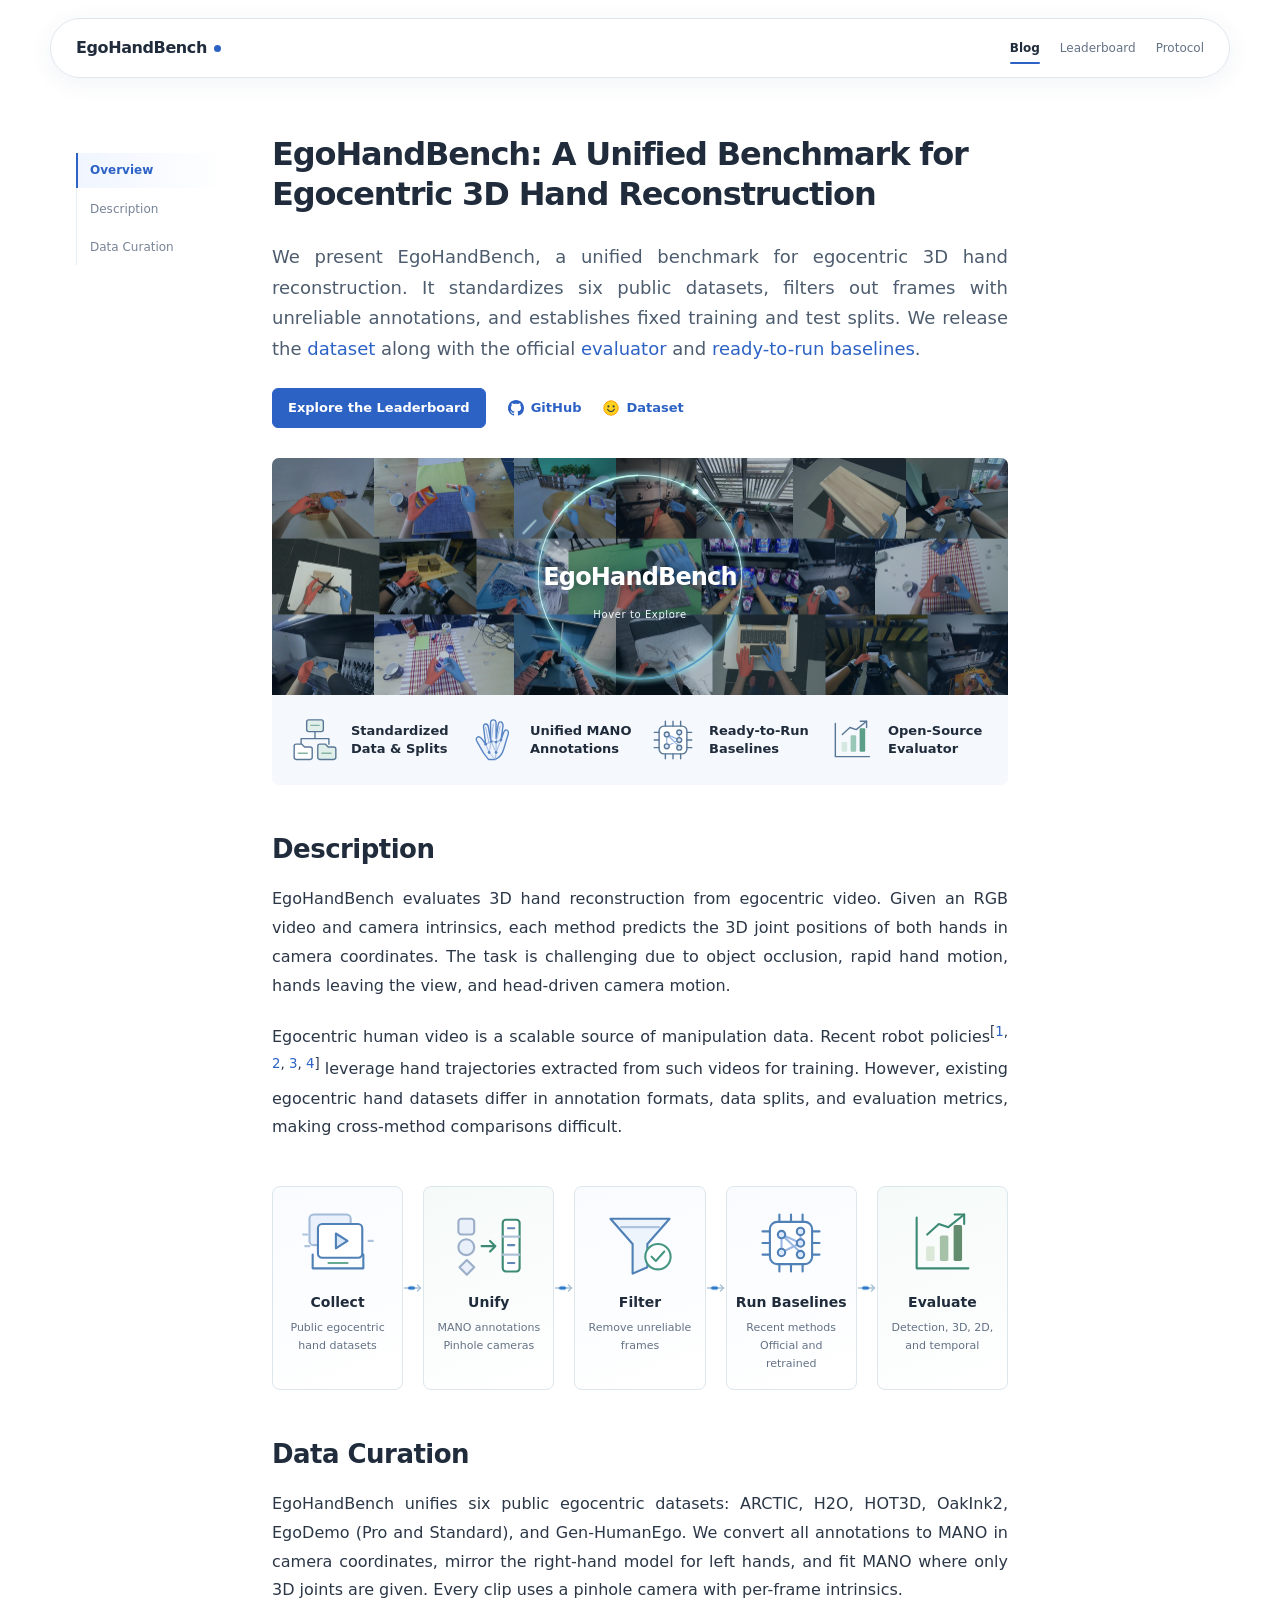
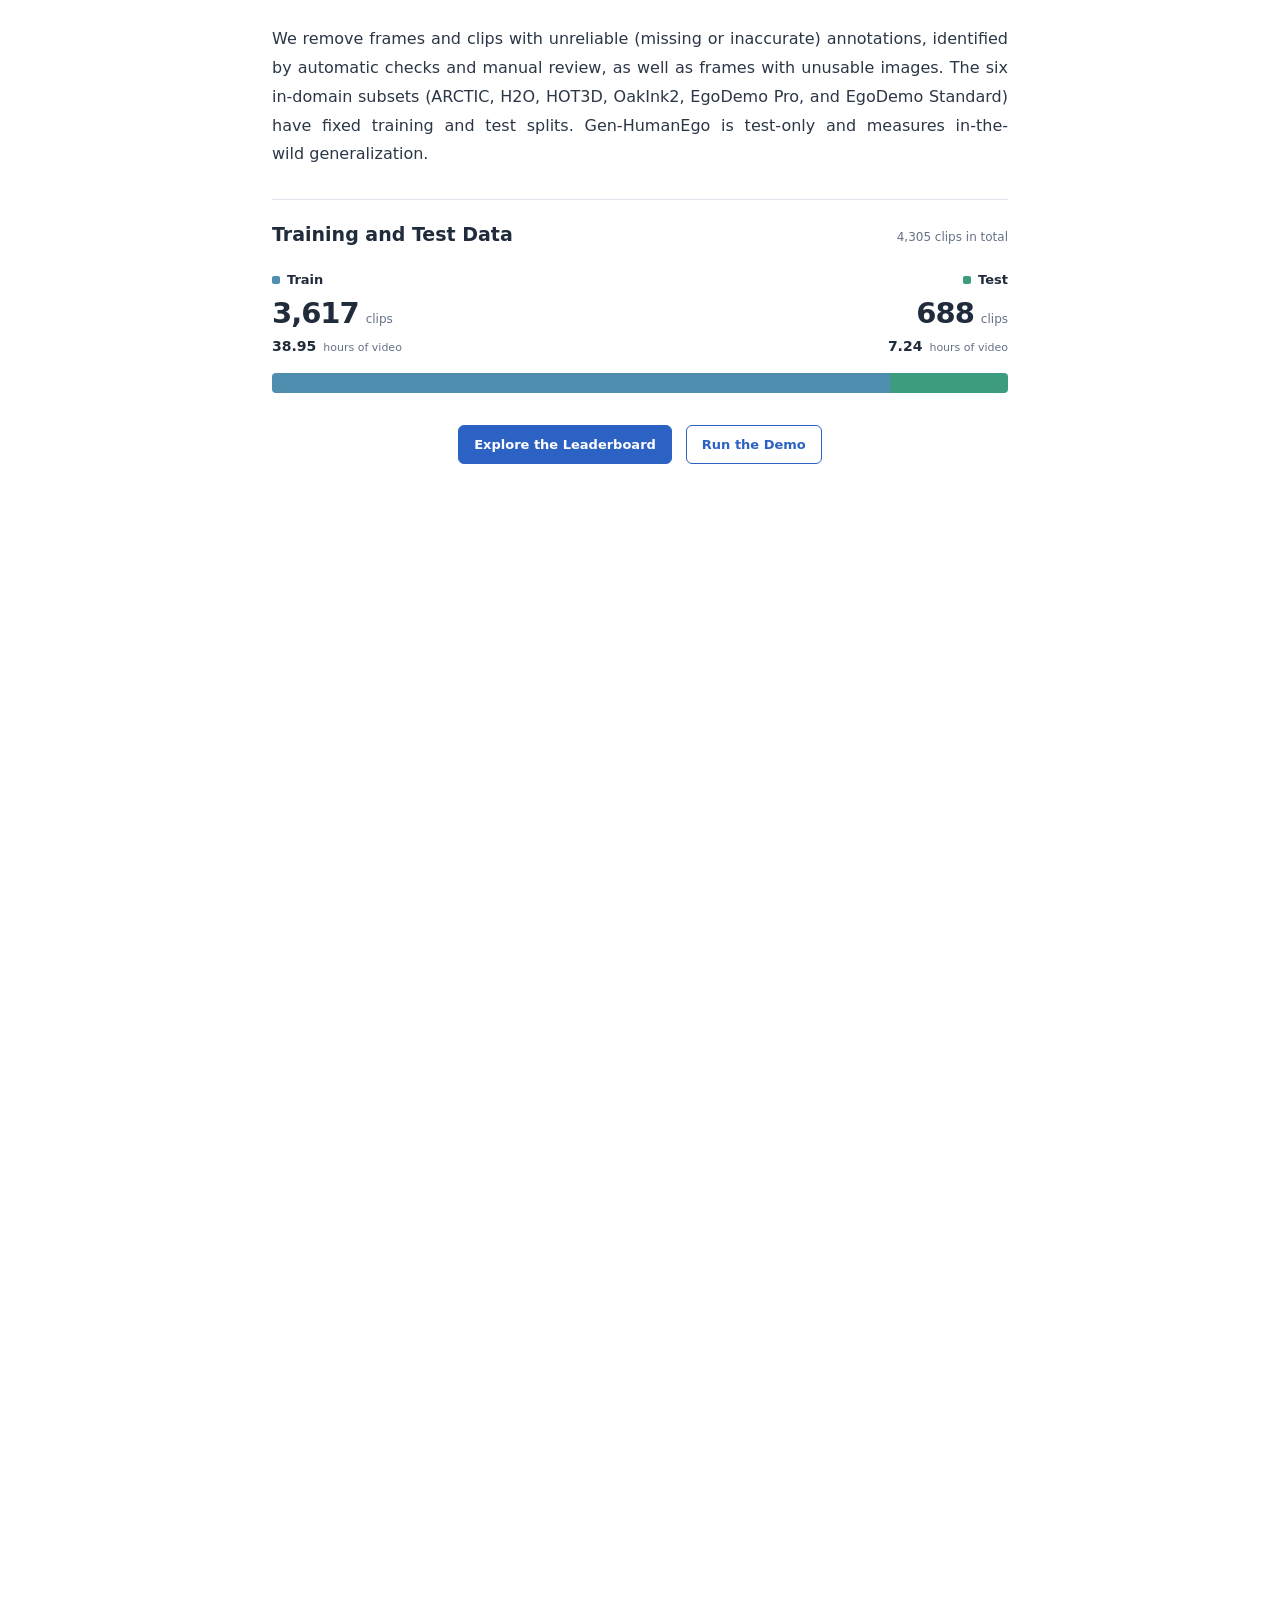
==== index.html @ 2bfe121a "Publish EgoHandBench website" ====
<!doctype html><html lang="en"><meta charset="utf-8"><meta name="viewport" content="width=device-width,initial-scale=1"><meta http-equiv="refresh" content="0;url=blog.html"><title>EgoHandBench</title><p><a href="blog.html">Read the Blog</a> · <a href="leaderboard.html">Explore the Leaderboard</a></p></html>
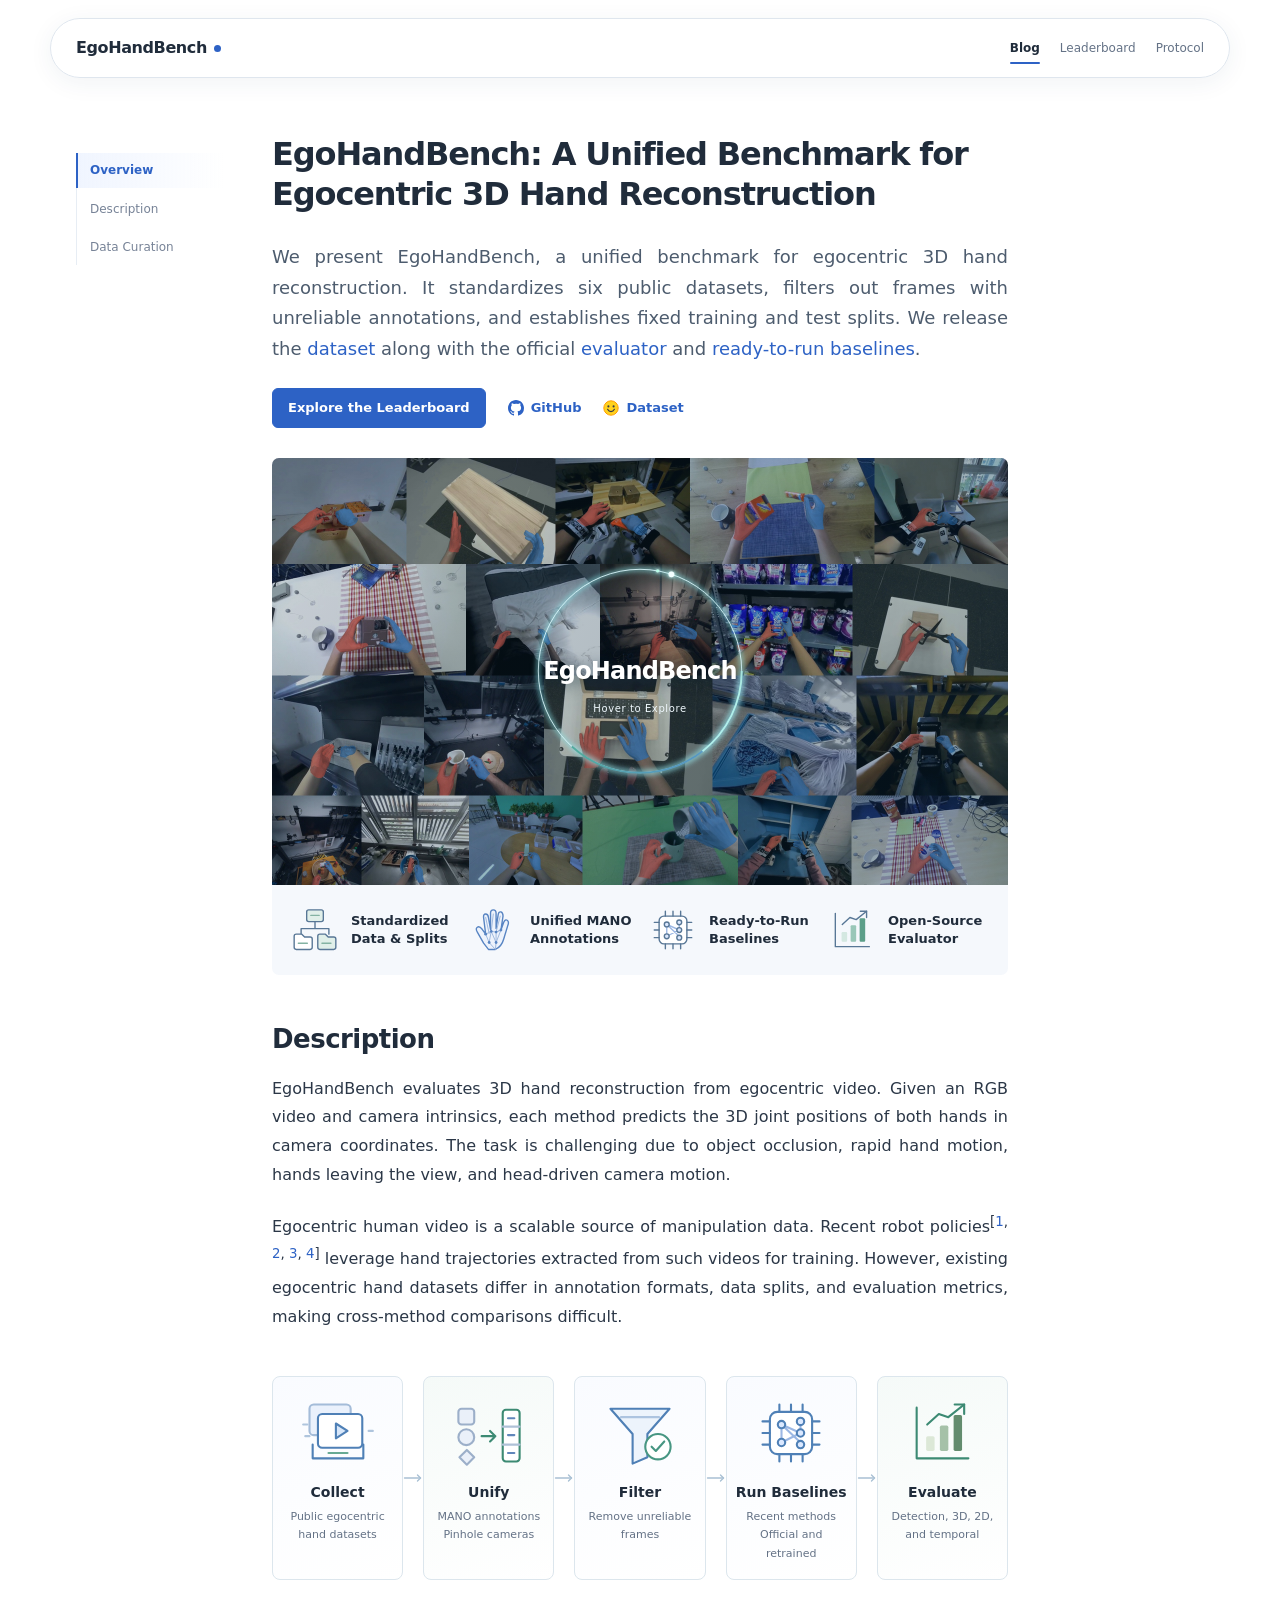
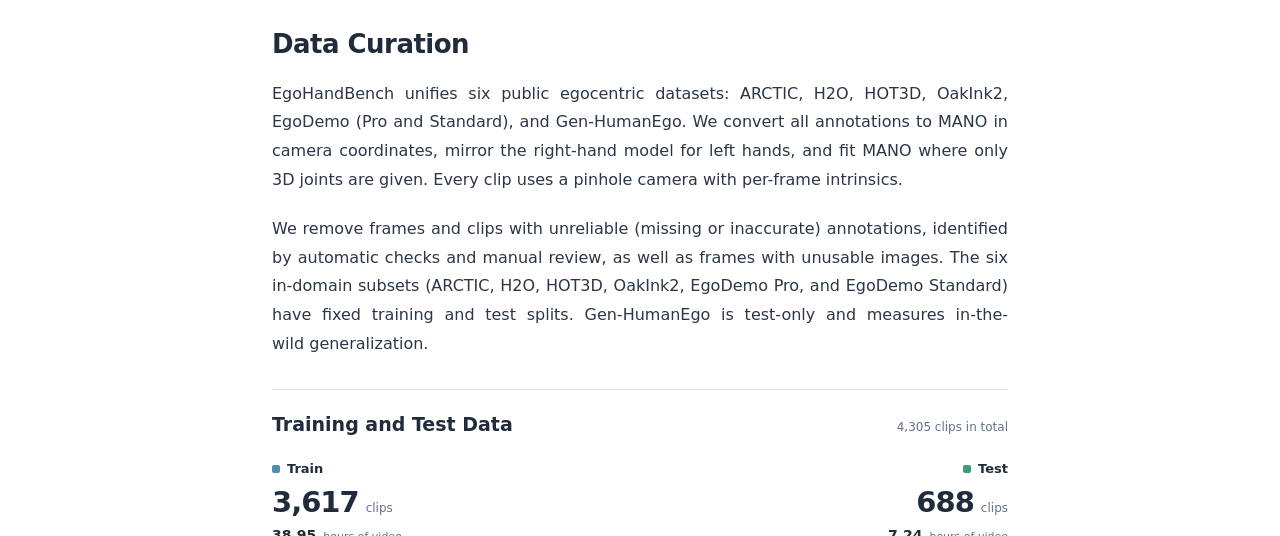
==== commit d9ada063: "Serve blog at site root and redirect legacy URL" ====
--- a/index.html
+++ b/index.html
@@ -1 +1,38 @@
-<!doctype html><html lang="en"><meta charset="utf-8"><meta name="viewport" content="width=device-width,initial-scale=1"><meta http-equiv="refresh" content="0;url=blog.html"><title>EgoHandBench</title><p><a href="blog.html">Read the Blog</a> · <a href="leaderboard.html">Explore the Leaderboard</a></p></html>
+<!doctype html>
+<html lang="en"><head><meta charset="utf-8"><meta name="viewport" content="width=device-width,initial-scale=1"><meta name="description" content="EgoHandBench: a unified benchmark for egocentric 3D hand reconstruction, with standardized data and one evaluation protocol for recent methods."><title>EgoHandBench: A Unified Benchmark for Egocentric 3D Hand Reconstruction</title><link rel="stylesheet" href="assets/site.css?v=c97d78c54fe0"></head>
+<body class="blog-page">
+<a class="skip" href="#main">Skip to Article</a>
+<header class="topbar"><div class="topbar-inner"><a class="brand" href="./">EgoHandBench<span class="brand-dot" aria-hidden="true"></span></a><nav aria-label="Main navigation"><a class="active" aria-current="page" href="./">Blog</a><a href="leaderboard.html">Leaderboard</a><a href="eval.html">Protocol</a></nav></div></header><nav class="page-toc article-toc" aria-label="Page sections"><button class="toc-toggle" type="button" aria-expanded="false" aria-controls="toc-links" aria-label="Open page sections"><svg viewBox="0 0 20 20" aria-hidden="true"><path d="M4 5h12M4 10h12M4 15h8"/></svg></button><div class="toc-panel"><div id="toc-links" class="toc-links"><a href="#overview" aria-current="location">Overview</a><a href="#task">Description</a><a href="#contributions">Data Curation</a></div></div></nav>
+<main id="main" class="article"><article>
+<header class="article-header" id="overview"><h1>EgoHandBench: A Unified Benchmark for Egocentric 3D Hand Reconstruction</h1></header>
+<p class="intro">We present EgoHandBench, a unified benchmark for egocentric 3D hand reconstruction. It standardizes six public datasets, filters out frames with unreliable annotations, and establishes fixed training and test splits. We release the <a href="https://huggingface.co/datasets/WANG-XIXI/EgoHandBench" target="_blank" rel="noopener noreferrer">dataset</a> along with the official <a href="https://github.com/NTUYWANG103/EgoHandBench/blob/main/metrics/evaluator.py" target="_blank" rel="noopener noreferrer">evaluator</a> and <a href="https://github.com/NTUYWANG103/EgoHandBench/tree/main/baselines" target="_blank" rel="noopener noreferrer">ready-to-run baselines</a>.</p>
+<div class="article-links"><a class="leaderboard-button" href="leaderboard.html">Explore the Leaderboard</a><a class="github-resource" href="https://github.com/NTUYWANG103/EgoHandBench" target="_blank" rel="noopener noreferrer"><svg viewBox="0 0 16 16" aria-hidden="true" fill="currentColor"><path d="M8 0C3.58 0 0 3.58 0 8c0 3.54 2.29 6.53 5.47 7.59.4.07.55-.17.55-.38v-1.49c-2.23.48-2.7-.95-2.7-.95-.36-.92-.89-1.17-.89-1.17-.73-.5.06-.49.06-.49.8.06 1.22.82 1.22.82.71 1.21 1.87.86 2.33.66.07-.52.28-.86.51-1.06-1.78-.2-3.64-.89-3.64-3.96 0-.88.31-1.59.82-2.15-.08-.2-.36-1.02.08-2.12 0 0 .67-.21 2.2.82A7.65 7.65 0 0 1 8 3.85c.68 0 1.36.09 2 .27 1.53-1.03 2.2-.82 2.2-.82.44 1.1.16 1.92.08 2.12.51.56.82 1.27.82 2.15 0 3.08-1.87 3.75-3.65 3.95.29.25.54.74.54 1.49v2.2c0 .21.15.46.55.38A8.01 8.01 0 0 0 16 8c0-4.42-3.58-8-8-8Z"/></svg>GitHub</a><a class="github-resource" href="https://huggingface.co/datasets/WANG-XIXI/EgoHandBench" target="_blank" rel="noopener noreferrer"><svg class="hf-logo" viewBox="0 0 16 16" aria-hidden="true"><circle cx="8" cy="8" r="7.2" fill="#FFD21E" stroke="#FF9D00" stroke-width="1"/><circle cx="5.4" cy="6.4" r="1.05" fill="#3A3B45"/><circle cx="10.6" cy="6.4" r="1.05" fill="#3A3B45"/><path d="M4.6 9.3c.9 1.6 2 2.3 3.4 2.3s2.5-.7 3.4-2.3" fill="none" stroke="#3A3B45" stroke-width="1.2" stroke-linecap="round"/></svg>Dataset</a></div>
+<figure aria-label="EgoHandBench overview" class="hero-overview" id="hero-overview">
+<div class="overview-samples preview-mosaic"><picture><source height="854" media="(max-width:540px)" srcset="assets/overview_samples_mobile.jpg?v=72395904766c" width="1472"/><img alt="Egocentric frames of hands interacting with everyday objects, overlaid with ground-truth MANO meshes." class="overview-image" fetchpriority="high" height="475" src="assets/overview_samples.jpg?v=862e021057fc" width="1472"/></picture><div aria-hidden="true" class="mosaic-cover"><div><div class="mosaic-brand"><svg aria-hidden="true" class="brand-outline" fill="none" viewbox="0 0 240 240"><defs><lineargradient id="teaser-line-gradient" x1="0" x2="1" y1="0" y2="1"><stop stop-color="#598dd4"></stop><stop offset=".55" stop-color="#53ab9d"></stop><stop offset="1" stop-color="#598dd4"></stop></lineargradient></defs><circle class="outline-glow" cx="120" cy="120" pathlength="100" r="113"></circle><circle class="outline-base" cx="120" cy="120" pathlength="100" r="113"></circle><circle class="outline-trace" cx="120" cy="120" pathlength="100" r="113"></circle><circle class="outline-trace trace-secondary" cx="120" cy="120" pathlength="100" r="113"></circle><g class="orbit-particles"><circle class="orbit-dot" cx="154.9189" cy="12.5306" fill="#f3ffff" r="3.2"></circle><circle class="orbit-dot" cx="139.6222" cy="8.7167" fill="#b9fce7" r="1.9"></circle></g></svg><strong>EgoHandBench</strong></div><span>Hover to Explore</span></div></div><span class="preview-tile" tabindex="0" role="img" data-preview="0" style="--preview-left:0.000000%;--preview-top:0.000000%;--preview-width:13.858696%;--preview-height:33.894737%;--mobile-left:0.000000%;--mobile-top:0.000000%;--mobile-width:18.274457%;--mobile-height:24.824356%;" aria-label="Packaged goods — egocentric frame with ground-truth hand meshes. Hover, focus, or tap to magnify."></span><span class="preview-tile" tabindex="0" role="img" data-preview="1" style="--preview-left:13.858696%;--preview-top:0.000000%;--preview-width:19.021739%;--preview-height:33.894737%;--mobile-left:56.793478%;--mobile-top:0.000000%;--mobile-width:25.067935%;--mobile-height:24.824356%;" aria-label="Packet and carton — egocentric frame with ground-truth hand meshes. Hover, focus, or tap to magnify."></span><span class="preview-tile" tabindex="0" role="img" data-preview="2" style="--preview-left:32.880435%;--preview-top:0.000000%;--preview-width:13.858696%;--preview-height:33.894737%;--mobile-left:26.766304%;--mobile-top:79.039813%;--mobile-width:15.421196%;--mobile-height:20.960187%;" aria-label="Small objects on a table — egocentric frame with ground-truth hand meshes. Hover, focus, or tap to magnify."></span><span class="preview-tile" tabindex="0" role="img" data-preview="3" style="--preview-left:46.739130%;--preview-top:0.000000%;--preview-width:10.937500%;--preview-height:33.894737%;--mobile-left:44.565217%;--mobile-top:24.824356%;--mobile-width:15.149457%;--mobile-height:26.112412%;" aria-label="Puzzle cube — egocentric frame with ground-truth hand meshes. Hover, focus, or tap to magnify."></span><span class="preview-tile" tabindex="0" role="img" data-preview="4" style="--preview-left:57.676630%;--preview-top:0.000000%;--preview-width:13.111413%;--preview-height:33.894737%;--mobile-left:12.160326%;--mobile-top:79.039813%;--mobile-width:14.605978%;--mobile-height:20.960187%;" aria-label="Kitchen sink — egocentric frame with ground-truth hand meshes. Hover, focus, or tap to magnify."></span><span class="preview-tile" tabindex="0" role="img" data-preview="5" style="--preview-left:70.788043%;--preview-top:0.000000%;--preview-width:15.353261%;--preview-height:33.894737%;--mobile-left:18.274457%;--mobile-top:0.000000%;--mobile-width:20.244565%;--mobile-height:24.824356%;" aria-label="Articulated box — egocentric frame with ground-truth hand meshes. Hover, focus, or tap to magnify."></span><span class="preview-tile" tabindex="0" role="img" data-preview="6" style="--preview-left:86.141304%;--preview-top:0.000000%;--preview-width:13.858696%;--preview-height:33.894737%;--mobile-left:81.861413%;--mobile-top:0.000000%;--mobile-width:18.138587%;--mobile-height:24.824356%;" aria-label="Cables on a desk — egocentric frame with ground-truth hand meshes. Hover, focus, or tap to magnify."></span><span class="preview-tile" tabindex="0" role="img" data-preview="7" style="--preview-left:0.000000%;--preview-top:33.894737%;--preview-width:14.605978%;--preview-height:32.210526%;--mobile-left:78.872283%;--mobile-top:24.824356%;--mobile-width:21.127717%;--mobile-height:26.112412%;" aria-label="Scissors — egocentric frame with ground-truth hand meshes. Hover, focus, or tap to magnify."></span><span class="preview-tile" tabindex="0" role="img" data-preview="8" style="--preview-left:14.605978%;--preview-top:33.894737%;--preview-width:13.179348%;--preview-height:32.210526%;--mobile-left:38.519022%;--mobile-top:0.000000%;--mobile-width:18.274457%;--mobile-height:24.824356%;" aria-label="Workshop tools — egocentric frame with ground-truth hand meshes. Hover, focus, or tap to magnify."></span><span class="preview-tile" tabindex="0" role="img" data-preview="9" style="--preview-left:27.785326%;--preview-top:33.894737%;--preview-width:12.500000%;--preview-height:32.210526%;--mobile-left:59.850543%;--mobile-top:50.936768%;--mobile-width:19.565217%;--mobile-height:28.103044%;" aria-label="Parts in a workshop — egocentric frame with ground-truth hand meshes. Hover, focus, or tap to magnify."></span><span class="preview-tile" tabindex="0" role="img" data-preview="10" style="--preview-left:40.285326%;--preview-top:33.894737%;--preview-width:18.070652%;--preview-height:32.210526%;--mobile-left:42.187500%;--mobile-top:79.039813%;--mobile-width:21.127717%;--mobile-height:20.960187%;" aria-label="Two cups — egocentric frame with ground-truth hand meshes. Hover, focus, or tap to magnify."></span><span class="preview-tile" tabindex="0" role="img" data-preview="11" style="--preview-left:58.355978%;--preview-top:33.894737%;--preview-width:13.179348%;--preview-height:32.210526%;--mobile-left:59.714674%;--mobile-top:24.824356%;--mobile-width:19.157609%;--mobile-height:26.112412%;" aria-label="Household products — egocentric frame with ground-truth hand meshes. Hover, focus, or tap to magnify."></span><span class="preview-tile" tabindex="0" role="img" data-preview="12" style="--preview-left:71.535326%;--preview-top:33.894737%;--preview-width:10.394022%;--preview-height:32.210526%;--mobile-left:20.652174%;--mobile-top:50.936768%;--mobile-width:16.304348%;--mobile-height:28.103044%;" aria-label="Mug — egocentric frame with ground-truth hand meshes. Hover, focus, or tap to magnify."></span><span class="preview-tile" tabindex="0" role="img" data-preview="13" style="--preview-left:81.929348%;--preview-top:33.894737%;--preview-width:18.070652%;--preview-height:32.210526%;--mobile-left:0.000000%;--mobile-top:24.824356%;--mobile-width:26.358696%;--mobile-height:26.112412%;" aria-label="Coffee box — egocentric frame with ground-truth hand meshes. Hover, focus, or tap to magnify."></span><span class="preview-tile" tabindex="0" role="img" data-preview="14" style="--preview-left:0.000000%;--preview-top:66.105263%;--preview-width:13.858696%;--preview-height:33.894737%;--mobile-left:0.000000%;--mobile-top:50.936768%;--mobile-width:20.652174%;--mobile-height:28.103044%;" aria-label="Small instruments on shelves — egocentric frame with ground-truth hand meshes. Hover, focus, or tap to magnify."></span><span class="preview-tile" tabindex="0" role="img" data-preview="15" style="--preview-left:13.858696%;--preview-top:66.105263%;--preview-width:19.021739%;--preview-height:33.894737%;--mobile-left:78.736413%;--mobile-top:79.039813%;--mobile-width:21.263587%;--mobile-height:20.960187%;" aria-label="Bottle — egocentric frame with ground-truth hand meshes. Hover, focus, or tap to magnify."></span><span class="preview-tile" tabindex="0" role="img" data-preview="16" style="--preview-left:32.880435%;--preview-top:66.105263%;--preview-width:13.858696%;--preview-height:33.894737%;--mobile-left:63.315217%;--mobile-top:79.039813%;--mobile-width:15.421196%;--mobile-height:20.960187%;" aria-label="Objects on a shelf — egocentric frame with ground-truth hand meshes. Hover, focus, or tap to magnify."></span><span class="preview-tile" tabindex="0" role="img" data-preview="17" style="--preview-left:46.739130%;--preview-top:66.105263%;--preview-width:13.111413%;--preview-height:33.894737%;--mobile-left:26.358696%;--mobile-top:24.824356%;--mobile-width:18.206522%;--mobile-height:26.112412%;" aria-label="Clothing on a bed — egocentric frame with ground-truth hand meshes. Hover, focus, or tap to magnify."></span><span class="preview-tile" tabindex="0" role="img" data-preview="18" style="--preview-left:59.850543%;--preview-top:66.105263%;--preview-width:15.353261%;--preview-height:33.894737%;--mobile-left:36.956522%;--mobile-top:50.936768%;--mobile-width:22.894022%;--mobile-height:28.103044%;" aria-label="Laptop interaction — egocentric frame with ground-truth hand meshes. Hover, focus, or tap to magnify."></span><span class="preview-tile" tabindex="0" role="img" data-preview="19" style="--preview-left:75.203804%;--preview-top:66.105263%;--preview-width:13.858696%;--preview-height:33.894737%;--mobile-left:79.415761%;--mobile-top:50.936768%;--mobile-width:20.584239%;--mobile-height:28.103044%;" aria-label="Printer and paper — egocentric frame with ground-truth hand meshes. Hover, focus, or tap to magnify."></span><span class="preview-tile" tabindex="0" role="img" data-preview="20" style="--preview-left:89.062500%;--preview-top:66.105263%;--preview-width:10.937500%;--preview-height:33.894737%;--mobile-left:0.000000%;--mobile-top:79.039813%;--mobile-width:12.160326%;--mobile-height:20.960187%;" aria-label="Fruit on a table — egocentric frame with ground-truth hand meshes. Hover, focus, or tap to magnify."></span><div aria-hidden="true" class="hover-preview" hidden=""><img alt=""/></div></div>
+<div class="overview-features"><a class="overview-feature" href="https://huggingface.co/datasets/WANG-XIXI/EgoHandBench" target="_blank" rel="noopener noreferrer"><span aria-hidden="true" class="feature-symbol"><svg aria-hidden="true" class="overview-icon" fill="none" stroke="currentColor" stroke-linecap="round" stroke-linejoin="round" stroke-width="2" viewbox="0 0 72 72"><rect fill="#e0efe9" height="17" rx="3" width="24" x="24" y="7"></rect><path d="M36 24v10M16 42v-8h40v8"></path><path d="M6 45q0-3 3-3h8l4 4h8q3 0 3 3v12q0 3-3 3H9q-3 0-3-3Z" fill="#fff"></path><path d="M40 45q0-3 3-3h8l4 4h8q3 0 3 3v12q0 3-3 3H43q-3 0-3-3Z" fill="#e0efe9"></path><path d="M30 15h12M12 55h13m21 0h13" stroke="#84b3a3"></path></svg></span><strong>Standardized Data &amp; Splits</strong></a><a class="overview-feature" href="https://huggingface.co/datasets/WANG-XIXI/EgoHandBench" target="_blank" rel="noopener noreferrer"><span aria-hidden="true" class="feature-symbol"><svg aria-hidden="true" class="overview-icon" fill="none" stroke="currentColor" stroke-linecap="round" stroke-linejoin="round" stroke-width="2" viewbox="0 0 72 72"><path d="m21 55-9-16q-3-5 0-7t7 3l5 7-3-24q-.5-5 3-5t4 5l3 17V12q0-5 4-5t4 5v22l3-20q1-5 4-4t3 6l-3 20 4-11q2-5 5-3t1 7l-6 20q-3 11-12 15H28Z" fill="#edf3fc" stroke="#5885c3"></path><path d="m24 42 8-4 7 1 7-3m-22 6 5 12 3-16 7 16V39l7-3-7 18m-10 0 9 10 1-10M24 18l5 23m6-28-3 25m13-22-6 23" stroke="#9bb6dc" stroke-width="1.35"></path><g fill="#5885c3" stroke="none"><circle cx="24" cy="42" r="2"></circle><circle cx="32" cy="38" r="2"></circle><circle cx="39" cy="39" r="2"></circle><circle cx="46" cy="36" r="2"></circle><circle cx="29" cy="54" r="2"></circle><circle cx="39" cy="54" r="2"></circle></g></svg></span><strong>Unified MANO Annotations</strong></a><a class="overview-feature" href="https://github.com/NTUYWANG103/EgoHandBench/tree/main/baselines" target="_blank" rel="noopener noreferrer"><span aria-hidden="true" class="feature-symbol"><svg aria-hidden="true" class="overview-icon" fill="none" stroke="currentColor" stroke-linecap="round" stroke-linejoin="round" stroke-width="2" viewbox="0 0 72 72"><rect fill="#fff" height="40" rx="7" width="40" x="16" y="16"></rect><path d="M25 9v7m11-7v7m11-7v7M25 56v7m11-7v7m11-7v7M9 25h7M9 36h7M9 47h7m40-22h7m-7 11h7m-7 11h7"></path><path d="m27 28 18 8-18 9V28Zm0 0 18 17m0-9V25" stroke="#9bb7e4"></path><g fill="#dce9ff"><circle cx="27" cy="28" r="3.5"></circle><circle cx="27" cy="45" r="3.5"></circle><circle cx="45" cy="25" r="3.5"></circle><circle cx="45" cy="36" r="3.5"></circle><circle cx="45" cy="47" r="3.5"></circle></g></svg></span><strong>Ready-to-Run Baselines</strong></a><a class="overview-feature" href="https://github.com/NTUYWANG103/EgoHandBench/tree/main/metrics" target="_blank" rel="noopener noreferrer"><span aria-hidden="true" class="feature-symbol"><svg aria-hidden="true" class="overview-icon" fill="none" stroke="currentColor" stroke-linecap="round" stroke-linejoin="round" stroke-width="2" viewbox="0 0 72 72"><path d="M12 12v48h49"></path><rect fill="#d4e8e1" height="14" rx="1.5" stroke="none" width="8" x="21" y="39"></rect><rect fill="#99c7b8" height="24" rx="1.5" stroke="none" width="8" x="34" y="29"></rect><rect fill="#5c9f89" height="34" rx="1.5" stroke="none" width="8" x="47" y="19"></rect><path d="m22 28 11-10 9 3 15-12"></path><path d="M48 9h9v9"></path></svg></span><strong>Open-Source Evaluator</strong></a></div>
+<figcaption class="sr-only">Egocentric frames overlaid with ground-truth MANO meshes. Hover over a frame to enlarge it.</figcaption>
+</figure>
+
+<section id="task">
+<h2>Description</h2>
+<p>EgoHandBench evaluates 3D hand reconstruction from egocentric video. Given an RGB video and camera intrinsics, each method predicts the 3D joint positions of both hands in camera coordinates. The task is challenging due to object occlusion, rapid hand motion, hands leaving the view, and head-driven camera motion.</p>
+<p>Egocentric human video is a scalable source of manipulation data. Recent robot policies<sup>[<a href="https://arxiv.org/abs/2410.24221" target="_blank" rel="noopener noreferrer" aria-label="Reference 1: EgoMimic" title="EgoMimic">1</a>, <a href="https://arxiv.org/abs/2507.12440" target="_blank" rel="noopener noreferrer" aria-label="Reference 2: EgoVLA" title="EgoVLA">2</a>, <a href="https://arxiv.org/abs/2507.15597" target="_blank" rel="noopener noreferrer" aria-label="Reference 3: Being-H0" title="Being-H0">3</a>, <a href="https://arxiv.org/abs/2602.16710" target="_blank" rel="noopener noreferrer" aria-label="Reference 4: EgoScale" title="EgoScale">4</a>]</sup> leverage hand trajectories extracted from such videos for training. However, existing egocentric hand datasets differ in annotation formats, data splits, and evaluation metrics, making cross-method comparisons difficult.</p>
+<figure aria-label="EgoHandBench curation and evaluation pipeline" class="pipeline-figure" id="benchmark-overview">
+<div class="benchmark-workflow" id="benchmark-flow">
+<div class="workflow-stages"><div class="workflow-stage stage-collect"><svg aria-hidden="true" class="flow-icon" fill="none" stroke="currentColor" stroke-linecap="round" stroke-linejoin="round" stroke-width="2" viewbox="0 0 72 72"><rect fill="#eaf1fc" height="29" rx="4" stroke="#a4bcd9" width="39" x="9" y="9"></rect><rect fill="#fff" height="32" rx="4" width="42" x="17" y="18"></rect><path d="m34 27 11 7-11 7Z" fill="#d8e7fa"></path><path d="M12 47v13h48V47"></path><path d="M27 55h18" stroke="#67aa94"></path><path d="M7 28H3m62 6h4M9 39H5" stroke="#afc5dd"></path></svg><div class="stage-copy"><strong>Collect</strong><span>Public egocentric<br/>hand datasets</span></div><svg aria-hidden="true" class="flow-connector" fill="none" viewbox="0 0 40 24"><path class="flow-wire" d="M3 12H35"></path><path class="flow-arrowhead" d="m29 6 6 6-6 6"></path><path class="flow-packet" d="M3 12H35" pathlength="100"></path></svg></div><div class="workflow-stage stage-unify"><svg aria-hidden="true" class="flow-icon" fill="none" stroke="currentColor" stroke-linecap="round" stroke-linejoin="round" stroke-width="2" viewbox="0 0 72 72"><rect fill="#eaf0f9" height="15" rx="3" stroke="#9cafc9" width="15" x="7" y="13"></rect><circle cx="14.5" cy="40" fill="#eaf0f9" r="7.5" stroke="#9cafc9"></circle><path d="m8 59 7-7 7 7-7 7Z" fill="#eaf0f9" stroke="#9cafc9"></path><path d="M29 39h13m-5-5 5 5-5 5"></path><rect fill="#fff" height="49" rx="3" width="16" x="49" y="14"></rect><path d="M49 30h16M49 47h16" stroke="#afc1d7"></path><path d="M54 22h6m-6 16h6m-6 17h6" stroke="#6086ba"></path></svg><div class="stage-copy"><strong>Unify</strong><span>MANO annotations<br/>Pinhole cameras</span></div><svg aria-hidden="true" class="flow-connector" fill="none" viewbox="0 0 40 24"><path class="flow-wire" d="M3 12H35"></path><path class="flow-arrowhead" d="m29 6 6 6-6 6"></path><path class="flow-packet" d="M3 12H35" pathlength="100"></path></svg></div><div class="workflow-stage stage-filter"><svg aria-hidden="true" class="flow-icon" fill="none" stroke="currentColor" stroke-linecap="round" stroke-linejoin="round" stroke-width="2" viewbox="0 0 72 72"><path d="M8 13h56L43 37v22l-14 6V37Z" fill="#edf4fc"></path><path d="M18 21h36" stroke="#adc4e0"></path><circle cx="53" cy="49" fill="#fff" r="12" stroke="#479682"></circle><path d="m47 49 4 4 8-9" stroke="#479682"></path></svg><div class="stage-copy"><strong>Filter</strong><span>Remove unreliable<br/>frames</span></div><svg aria-hidden="true" class="flow-connector" fill="none" viewbox="0 0 40 24"><path class="flow-wire" d="M3 12H35"></path><path class="flow-arrowhead" d="m29 6 6 6-6 6"></path><path class="flow-packet" d="M3 12H35" pathlength="100"></path></svg></div><div class="workflow-stage stage-methods"><svg aria-hidden="true" class="flow-icon" fill="none" stroke="currentColor" stroke-linecap="round" stroke-linejoin="round" stroke-width="2" viewbox="0 0 72 72"><rect fill="#fff" height="40" rx="7" width="40" x="16" y="16"></rect><path d="M25 9v7m11-7v7m11-7v7M25 56v7m11-7v7m11-7v7M9 25h7M9 36h7M9 47h7m40-22h7m-7 11h7m-7 11h7"></path><path d="m27 28 18 8-18 9V28Zm0 0 18 17m0-9V25" stroke="#9bb7e4"></path><g fill="#dce9ff"><circle cx="27" cy="28" r="3.5"></circle><circle cx="27" cy="45" r="3.5"></circle><circle cx="45" cy="25" r="3.5"></circle><circle cx="45" cy="36" r="3.5"></circle><circle cx="45" cy="47" r="3.5"></circle></g></svg><div class="stage-copy"><strong>Run Baselines</strong><span>Recent methods<br/>Official and retrained</span></div><svg aria-hidden="true" class="flow-connector" fill="none" viewbox="0 0 40 24"><path class="flow-wire" d="M3 12H35"></path><path class="flow-arrowhead" d="m29 6 6 6-6 6"></path><path class="flow-packet" d="M3 12H35" pathlength="100"></path></svg></div><div class="workflow-stage stage-evaluate"><svg aria-hidden="true" class="flow-icon" fill="none" stroke="currentColor" stroke-linecap="round" stroke-linejoin="round" stroke-width="2" viewbox="0 0 72 72"><path d="M12 12v48h49"></path><rect fill="#dce8d7" height="14" rx="1.5" stroke="none" width="8" x="21" y="39"></rect><rect fill="#a5c1a8" height="24" rx="1.5" stroke="none" width="8" x="34" y="29"></rect><rect fill="#638c6e" height="34" rx="1.5" stroke="none" width="8" x="47" y="19"></rect><path d="m22 28 11-10 9 3 15-12"></path><path d="M48 9h9v9"></path></svg><div class="stage-copy"><strong>Evaluate</strong><span>Detection, 3D, 2D,<br/>and temporal</span></div></div></div>
+</div>
+<figcaption class="sr-only">Public egocentric hand datasets are collected, converted to MANO annotations and pinhole cameras, and filtered for low-quality annotations. Recent methods are run with their official checkpoints, checkpoints trained on EgoHandBench, or both, and evaluated with detection, 3D, 2D, and temporal metrics.</figcaption>
+</figure>
+
+
+</section>
+<section id="contributions">
+<h2>Data Curation</h2>
+<p>EgoHandBench unifies six public egocentric datasets: ARCTIC, H2O, HOT3D, OakInk2, EgoDemo (Pro and Standard), and Gen-HumanEgo. We convert all annotations to MANO in camera coordinates, mirror the right-hand model for left hands, and fit MANO where only 3D joints are given. Every clip uses a pinhole camera with per-frame intrinsics.</p>
+<p>We remove frames and clips with unreliable (missing or inaccurate) annotations, identified by automatic checks and manual review, as well as frames with unusable images. The six in-domain subsets (ARCTIC, H2O, HOT3D, OakInk2, EgoDemo Pro, and EgoDemo Standard) have fixed training and test splits. Gen-HumanEgo is test-only and measures in-the-wild generalization.</p>
+<figure id="data" class="dataset-chart" aria-labelledby="dataset-chart-title"><div class="dataset-chart-heading"><h3 id="dataset-chart-title">Training and Test Data</h3><p class="dataset-total">4,305 clips in total</p></div><dl class="split-stats"><div class="split-stat train"><dt><i aria-hidden="true"></i>Train</dt><dd><strong>3,617</strong><span>clips</span></dd><dd class="split-duration" data-hours="38.95">38.95<span>hours of video</span></dd></div><div class="split-stat test"><dt><i aria-hidden="true"></i>Test</dt><dd><strong>688</strong><span>clips</span></dd><dd class="split-duration" data-hours="7.24">7.24<span>hours of video</span></dd></div></dl><div class="split-bar" aria-hidden="true"><span class="split-segment train" data-split="train" data-count="3617" style="width:84.018583%"></span><span class="split-segment test" data-split="test" data-count="688" style="width:15.981417%"></span></div></figure>
+<div class="article-links article-end-links"><a class="leaderboard-button" href="leaderboard.html">Explore the Leaderboard</a><a class="leaderboard-button secondary-button" href="https://github.com/NTUYWANG103/EgoHandBench/blob/main/demo.ipynb" target="_blank" rel="noopener noreferrer">Run the Demo</a></div>
+</section>
+</article></main>
+<script type="application/json" id="preview-data">[{"src":"assets/gallery/egodemo_egostandard_04.jpg","scene":"Packaged goods","alt":"Packaged goods — egocentric frame with ground-truth hand meshes."},{"src":"assets/gallery/h2o_02.jpg","scene":"Packet and carton","alt":"Packet and carton — egocentric frame with ground-truth hand meshes."},{"src":"assets/gallery/egodemo_egostandard_01.jpg","scene":"Small objects on a table","alt":"Small objects on a table — egocentric frame with ground-truth hand meshes."},{"src":"assets/gallery/hot3d_02.jpg","scene":"Puzzle cube","alt":"Puzzle cube — egocentric frame with ground-truth hand meshes."},{"src":"assets/gallery/gen_humanego_1h_02.jpg","scene":"Kitchen sink","alt":"Kitchen sink — egocentric frame with ground-truth hand meshes."},{"src":"assets/gallery/arctic_01.jpg","scene":"Articulated box","alt":"Articulated box — egocentric frame with ground-truth hand meshes."},{"src":"assets/gallery/egodemo_egopro_standard_03.jpg","scene":"Cables on a desk","alt":"Cables on a desk — egocentric frame with ground-truth hand meshes."},{"src":"assets/gallery/arctic_04.jpg","scene":"Scissors","alt":"Scissors — egocentric frame with ground-truth hand meshes."},{"src":"assets/gallery/egodemo_egopro_standard_04.jpg","scene":"Workshop tools","alt":"Workshop tools — egocentric frame with ground-truth hand meshes."},{"src":"assets/gallery/gen_humanego_1h_01.jpg","scene":"Parts in a workshop","alt":"Parts in a workshop — egocentric frame with ground-truth hand meshes."},{"src":"assets/gallery/oakink2_02.jpg","scene":"Two cups","alt":"Two cups — egocentric frame with ground-truth hand meshes."},{"src":"assets/gallery/egodemo_egostandard_03.jpg","scene":"Household products","alt":"Household products — egocentric frame with ground-truth hand meshes."},{"src":"assets/gallery/hot3d_01.jpg","scene":"Mug","alt":"Mug — egocentric frame with ground-truth hand meshes."},{"src":"assets/gallery/h2o_01.jpg","scene":"Coffee box","alt":"Coffee box — egocentric frame with ground-truth hand meshes."},{"src":"assets/gallery/egodemo_egostandard_02.jpg","scene":"Small instruments on shelves","alt":"Small instruments on shelves — egocentric frame with ground-truth hand meshes."},{"src":"assets/gallery/h2o_04.jpg","scene":"Bottle","alt":"Bottle — egocentric frame with ground-truth hand meshes."},{"src":"assets/gallery/egodemo_egopro_standard_01.jpg","scene":"Objects on a shelf","alt":"Objects on a shelf — egocentric frame with ground-truth hand meshes."},{"src":"assets/gallery/gen_humanego_1h_04.jpg","scene":"Clothing on a bed","alt":"Clothing on a bed — egocentric frame with ground-truth hand meshes."},{"src":"assets/gallery/arctic_02.jpg","scene":"Laptop interaction","alt":"Laptop interaction — egocentric frame with ground-truth hand meshes."},{"src":"assets/gallery/egodemo_egopro_standard_02.jpg","scene":"Printer and paper","alt":"Printer and paper — egocentric frame with ground-truth hand meshes."},{"src":"assets/gallery/hot3d_03.jpg","scene":"Fruit on a table","alt":"Fruit on a table — egocentric frame with ground-truth hand meshes."}]</script><script src="assets/blog.js?v=42ac162b206a"></script>
+<script src="assets/navigation.js?v=888de501bac5"></script></body></html>
--- a/assets/site.css
+++ b/assets/site.css
@@ -0,0 +1,825 @@
+/* Neutral text with contrasting blue and green accents. */
+:root{color-scheme:light;--canvas:#ffffff;--surface:#fff;--heading:#202c3b;--ink:#2b3747;--body:#4d5c6e;--muted:#647286;--line:#e0e6ed;--soft:#f5f7fa;--accent:#2d62c5;--accent-hover:#244fa6;--accent-soft:#eef4ff;--accent-line:#bdcfea;--icon:#587796;--connector:#91a4b9;--focus:#90b1e5;--green:#398570;--green-soft:#f0f8f4;--detection:#4c78d0;--geometry:#58a999;font-family:Inter,ui-sans-serif,system-ui,-apple-system,BlinkMacSystemFont,"Segoe UI",sans-serif;color:var(--ink);background:var(--canvas);font-synthesis:none}
+*{box-sizing:border-box}body{margin:0;font-size:16px;line-height:1.7}a{color:var(--accent);text-decoration:none}a:hover{text-decoration:underline;text-underline-offset:4px}button,input,select{font:inherit}button{cursor:pointer}button:focus-visible,a:focus-visible,select:focus-visible,summary:focus-visible,[tabindex]:focus-visible{outline:3px solid var(--focus);outline-offset:4px}[hidden]{display:none!important}h1,h2,h3{color:var(--heading);line-height:1.25;font-weight:650}p{margin:0 0 20px;text-wrap:pretty}strong{font-weight:620}svg{max-width:100%;height:auto}figure{margin:30px 0}figcaption{font-size:12px;color:var(--muted);line-height:1.65}small{font-size:12px}.muted,.table-note,.small-text{color:var(--muted)}.table-note,.small-text{font-size:12px;line-height:1.7}.number{font-variant-numeric:tabular-nums;white-space:nowrap;text-align:right}code{font: .85em ui-monospace,SFMono-Regular,Consolas,monospace;padding:2px 5px;border-radius:3px;background:var(--soft);overflow-wrap:anywhere}pre{overflow:auto;padding:20px;background:var(--soft);font-size:13px}.skip{position:absolute;top:-80px;left:20px;background:#fff;padding:10px;z-index:100}.skip:focus{top:8px}.sr-only{position:absolute;width:1px;height:1px;padding:0;margin:-1px;overflow:hidden;clip:rect(0,0,0,0);white-space:nowrap;border:0}
+.topbar{border-bottom:1px solid var(--line)}.topbar-inner{max-width:1120px;padding:0 30px;margin:auto;min-height:68px;display:flex;align-items:center;justify-content:space-between;gap:20px}.brand{font-weight:700;letter-spacing:-.025em;color:var(--heading);display:inline-flex;align-items:center;gap:7px;font-size:17px}.brand:hover{text-decoration:none}.brand-dot{display:inline-block;width:7px;height:7px;border-radius:50%;background:var(--accent)}.topbar nav{display:flex;gap:28px;font-size:13px}.topbar nav a{color:var(--muted)}.topbar nav a.active{color:var(--heading);font-weight:650}.topbar .wrap{max-width:1120px;width:100%}.topbar .brand-mark{display:none}.draft-pill{display:none}
+/* A reading column, with room for real video examples. */
+.article{max-width:1000px;padding:50px 32px 0;margin:auto}.article article>header,.article article>p,.article article>section,.article .article-links{max-width:736px;margin-left:auto;margin-right:auto}.article-header{margin-bottom:28px}.article-header h1{font-size:40px;line-height:1.2;letter-spacing:-.03em;margin:0 0 22px;font-weight:650;text-wrap:balance}.article-meta{font-size:12px;color:var(--muted);display:flex;gap:10px;align-items:center;margin-top:18px}.article .intro{font-size:18px;line-height:1.7;text-wrap:pretty;color:var(--body);margin-bottom:24px}.article-links{display:flex;gap:22px;font-size:13px;margin-bottom:28px}.article h2{font-size:26px;line-height:1.3;letter-spacing:-.02em;margin:48px 0 18px;font-weight:650;scroll-margin-top:24px}.article h3{font-size:18px;line-height:1.45;margin:28px 0 10px;font-weight:600}.article section>p{font-size:16px;line-height:1.8;text-wrap:pretty}.article section>p:last-child{margin-bottom:0}.article ul{padding-left:22px}.article li{margin:10px 0}.article .table-note{font-size:13px;line-height:1.65;margin:12px 0 22px}.article .metric-table{font-size:14px;line-height:1.65}.article .metric-table td{padding:13px 16px;vertical-align:top}.article .metric-table td:first-child{min-width:115px;width:132px;font-weight:600;white-space:nowrap}.article .metric-table strong{font-weight:600}.article .clip-table{font-size:14px;line-height:1.6;table-layout:fixed}.article .result-figure{max-width:600px;margin:22px auto 24px}.result-figure svg{display:block;width:100%}.result-figure figcaption{text-align:center;margin-top:8px}.article-end{border-top:1px solid var(--line);padding-top:24px;margin-top:42px!important;color:var(--muted);font-size:12.5px!important}.article-end a{color:var(--muted)}.contribution-list{list-style:none;counter-reset:contribution;padding:0!important;margin:22px 0}.contribution-list li{counter-increment:contribution;position:relative;padding:0 0 18px 40px;margin:0 0 18px;border-bottom:1px solid var(--line);font-size:16px;line-height:1.8;text-wrap:pretty}.contribution-list li:last-child{margin-bottom:0;border-bottom:0;padding-bottom:0}.contribution-list li:before{content:counter(contribution,decimal-leading-zero);position:absolute;left:0;top:2px;font-size:12px;font-weight:650;color:var(--accent);font-variant-numeric:tabular-nums}.contribution-list strong{display:block;font-size:17px;line-height:1.5;font-weight:600;color:var(--heading);margin-bottom:8px}.task-io{display:grid;grid-template-columns:1fr auto 1fr;gap:24px;align-items:center;margin:25px 0 27px;padding:20px 0;border-top:1px solid var(--line);border-bottom:1px solid var(--line)}.task-io span{display:block;color:var(--muted);font-size:11px;text-transform:uppercase;letter-spacing:.06em;margin-bottom:5px}.task-io strong{font-size:15px;line-height:1.5;display:block}.task-io .io-arrow{font-size:24px;color:var(--connector)}
+/* Native benchmark footage, each tile keeps its full source frame. */
+.dataset-figure{margin:28px 0 34px}.dataset-mosaic{display:grid;grid-template-columns:1fr 1fr;gap:4px;background:var(--line);border:1px solid var(--line);border-radius:10px;overflow:hidden}.video-tile{position:relative;min-width:0;background:#17212b;aspect-ratio:1.55}.video-tile video{display:block;width:100%;height:100%;object-fit:contain}.video-label{position:absolute;left:12px;bottom:11px;background:rgba(12,21,31,.78);color:#fff;border-radius:4px;padding:3px 8px;font-size:11px;line-height:1.6;letter-spacing:.01em;pointer-events:none}.video-label span{opacity:.75;margin-left:5px}.media-caption{display:flex;align-items:flex-start;justify-content:space-between;gap:20px;margin-top:12px}.media-caption p{margin:0;font-size:12px;color:var(--muted);line-height:1.65;max-width:760px}.text-button{padding:0;background:none;border:0;color:var(--accent);font-size:12px;line-height:1.7;white-space:nowrap}.text-button:hover{text-decoration:underline;text-underline-offset:3px}.media-button{border:1px solid var(--line);background:white;border-radius:5px;padding:4px 10px;color:var(--body);font-size:11px;white-space:nowrap;line-height:1.6}.media-button:hover{background:var(--soft)}
+/* Essential data tables and secondary technical detail. */
+.table-wrap{overflow-x:auto;max-width:100%;border:1px solid var(--line);border-radius:6px;overscroll-behavior-inline:contain}table{width:100%;border-collapse:separate;border-spacing:0;font-size:13px;text-align:left;font-variant-numeric:tabular-nums}th,td{padding:11px 14px;border-bottom:1px solid var(--line);vertical-align:middle}th{font-size:11px;white-space:nowrap;font-weight:600;background:var(--soft);color:var(--muted)}tbody tr:last-child td,tbody tr:last-child th{border-bottom:0}.totals td{font-weight:650}.mini-bar{display:none}details{border-top:1px solid var(--line);padding:18px 0;margin-top:20px}summary{cursor:pointer;color:var(--body);font-size:13px;font-weight:550;list-style:none}summary:before{content:'+';display:inline-block;width:22px;color:var(--connector)}summary::-webkit-details-marker{display:none}details[open]>summary{margin-bottom:22px}details[open]>summary:before{content:'−'}details p{font-size:13px;color:var(--body);line-height:1.85;margin-top:16px}details h2{font-size:19px!important}details h3{font-size:15px}.article-footer{max-width:736px;margin:30px auto;padding:0 0 25px;font-size:12px;color:var(--muted)}
+/* A focused, zero-based bar ranking. */
+.board-main{max-width:1120px;padding:40px 30px 0;margin:auto}.board-heading{margin-bottom:29px}.board-heading h1{font-size:34px;letter-spacing:-.03em;margin:0 0 9px}.board-heading>p{font-size:15px;color:var(--body);margin:0}.board-heading .track-note{margin-top:11px;font-size:12px;color:var(--muted)}.board-controls{display:flex;align-items:flex-end;gap:15px;margin:0 0 29px}.field{display:flex;flex-direction:column;gap:7px;min-width:0;flex:0 1 250px}.field>span{font-size:11px;font-weight:550;color:var(--muted)}.field select{width:100%;height:41px;border:1px solid var(--line);border-radius:6px;background:#fff;color:var(--heading);padding:7px 30px 7px 12px;font-size:13px}.metric-field{flex:0 1 370px}.view-control{margin-left:auto;display:flex;padding:3px;background:var(--soft);border-radius:7px;white-space:nowrap}.view-control button{font-size:12px;line-height:1.6;padding:7px 15px;color:var(--muted);border:0;border-radius:5px;background:transparent}.view-control button[aria-pressed=true]{color:var(--heading);background:white;box-shadow:0 1px 4px #213c2b12;font-weight:600}.ranking{background:var(--surface);border:1px solid var(--line);border-radius:10px;overflow:hidden;padding:24px 25px 0}.ranking-heading{display:flex;align-items:flex-start;justify-content:space-between;gap:20px}.ranking-heading h2{font-size:21px;letter-spacing:-.02em;margin:0 0 5px}.ranking-heading p{font-size:12px;color:var(--muted);margin:0;max-width:700px}.ranking-heading>span{font-size:11px;color:var(--accent);white-space:nowrap;padding-top:4px;font-weight:550}.dataset-summary{font-size:11px;color:var(--muted);margin:11px 0 25px}.ranking-axis{display:grid;grid-template-columns:22px 241px minmax(0,1fr) 85px;gap:9px;font-size:10px;color:var(--muted);margin:0 0 9px}.ranking-axis>span:first-child{grid-column:2}.ranking-axis>div{grid-column:3;display:flex;justify-content:space-between;margin-right:9px}.ranking-axis>span:last-child{grid-column:4;text-align:right}.ranking-bars{list-style:none;padding:0;margin:0;counter-reset:rank}.bar-row{display:grid;grid-template-columns:22px 241px minmax(0,1fr) 85px;align-items:center;gap:9px;min-height:49px;border-top:1px solid var(--line)}.rank{font-size:11px;color:var(--muted);font-variant-numeric:tabular-nums}.bar-method{font-size:13px;color:var(--ink);line-height:1.4}.bar-method small{display:block;font-size:10px;color:var(--muted);margin-top:3px}.bar-track{height:15px;background:var(--soft);border-radius:3px;overflow:hidden;margin-right:9px}.bar-fill{display:block;height:100%;background:var(--accent-line);border-radius:3px;min-width:0}.bar-value{text-align:right;font-variant-numeric:tabular-nums;font-size:15px;white-space:nowrap;color:var(--ink)}.bar-value small{font-size:10px;color:var(--muted);margin-left:5px}.is-best .bar-fill{background:var(--accent)}.is-best .bar-method>span,.is-best .bar-value{font-weight:650;color:var(--accent)}.is-best .rank{color:var(--accent);font-weight:650}.ranking-footer{display:flex;align-items:center;justify-content:space-between;gap:20px;padding:17px 0;margin-top:10px;border-top:1px solid var(--line);font-size:11px;color:var(--muted)}.protocol-details{margin-top:26px;padding-top:20px}.protocol-details .table-wrap{margin:15px 0}.protocol-details>summary{display:flex;align-items:center;gap:12px;font-size:16px;font-weight:600;color:var(--heading);background:var(--soft);border:1px solid var(--line);border-radius:7px;padding:15px 17px;line-height:1.5}.protocol-details>summary:before{display:grid;place-items:center;flex:none;width:25px;height:25px;border:1px solid var(--accent-line);border-radius:4px;background:white;font-size:20px;color:var(--accent);line-height:1}.protocol-details>summary:hover{background:var(--accent-soft)}.protocol-details>summary:after{content:'Expand';margin-left:auto;font-size:11px;font-weight:500;color:var(--muted)}.protocol-details[open]>summary:after{content:'Collapse'}.leader-table{font-size:12px}.leader-table th{font-size:11px;text-align:right;vertical-align:middle}.leader-table th:first-child{width:40px;text-align:center}.leader-table .method-heading{text-align:left;min-width:195px;position:sticky;left:0;z-index:2;background:var(--soft)}.leader-table .method-cell{text-align:left;font-size:12px;font-weight:550;background:white;position:sticky;left:0;z-index:1;min-width:195px;color:var(--ink)}.method-cell small{display:block;color:var(--muted);font-size:10px;font-weight:400;margin-top:3px}.leader-table th button{border:0;padding:0;background:none;color:inherit;font-size:11px;white-space:nowrap;font-weight:600;line-height:1.5}.leader-table th button span{display:block;font-size:10px;font-weight:400;color:var(--muted);margin-top:4px}.leader-table th[aria-sort=ascending],.leader-table th[aria-sort=descending]{background:var(--accent-soft);color:var(--accent)}.leader-table td{padding:12px 10px}.leader-table .best{background:var(--accent-soft);color:var(--accent);font-weight:650}.leader-table .sorted-col:not(.best){background:var(--soft)}.results-scroll{border-radius:5px}.leader-table .rank{text-align:center}.leader-table tbody tr:hover td,.leader-table tbody tr:hover .method-cell{background:var(--soft)}
+/* Internal source records, outside the main reading path. */
+.wrap{max-width:1100px;margin:auto;padding:0 30px}.notes-page{padding-top:35px;font-size:14px}.notes-page h1{font-size:30px}.notes-page h2{font-size:23px;margin-top:35px}.notes-page h3{font-size:18px}.notes-page td{vertical-align:top;line-height:1.8}.wide-cell{min-width:250px}.note{padding:15px 20px;background:var(--soft);border-left:3px solid var(--accent-line)}.eyebrow{font-size:12px;color:var(--muted)}.two-col{display:grid;grid-template-columns:1fr 1fr;gap:25px}.footer-inner{padding-top:25px;padding-bottom:25px;display:flex;justify-content:space-between;gap:20px;font-size:12px;color:var(--muted)}.source-hash{overflow-wrap:anywhere;font-size:11px}
+@media(max-width:800px){.article{padding:35px 25px 0}.article-header h1{font-size:34px}.article .intro{font-size:17px}.board-main{padding:30px 24px 0}.board-controls{flex-wrap:wrap}.field{flex:1 1 200px}.metric-field{flex:1 1 300px}.view-control{margin-left:0}.ranking{padding:20px 18px 0}.ranking-axis{grid-template-columns:20px 181px minmax(0,1fr) 80px;gap:9px}.bar-row{grid-template-columns:20px 181px minmax(0,1fr) 80px;gap:9px}.ranking-heading>span{font-size:10px}.bar-value{font-size:14px}.bar-value small{font-size:9px}.bar-method{font-size:12px}}
+@media(max-width:540px){body{font-size:15px}.topbar-inner{padding:0 20px;min-height:60px}.brand{font-size:15px}.topbar nav{gap:20px;font-size:12px}.article{padding:30px 20px 0}.article-header h1{font-size:30px;line-height:1.2;letter-spacing:-.035em;text-wrap:initial;margin-bottom:18px}.article .intro{font-size:17px;line-height:1.7}.article-links{font-size:12px;gap:12px;flex-wrap:wrap}.article-links a{white-space:nowrap}.article h2{font-size:24px;margin-top:35px}.article section>p{font-size:16px;line-height:1.75}.dataset-mosaic{gap:3px;border-radius:7px}.video-tile{aspect-ratio:1.05}.video-label{font-size:9px;bottom:5px;left:5px;padding:2px 5px}.video-label span{display:none}.media-caption{gap:12px}.media-caption p{font-size:10px}.media-button{font-size:10px;padding:3px 7px}.task-io{gap:12px;grid-template-columns:1fr 16px 1fr;padding:16px 0}.task-io strong{font-size:12px}.task-io span{font-size:9px}.task-io .io-arrow{font-size:18px}.contribution-list li{padding-left:31px;font-size:16px;line-height:1.75}.contribution-list strong{font-size:17px}.article .metric-table td{padding:11px 12px;font-size:13px}.article .metric-table td:first-child{min-width:100px;width:112px}.article .metric-table .small-text{font-size:11px}.article .clip-table th{white-space:normal;font-size:11px}.article .clip-table td{font-size:13px}.article .result-figure{margin-left:-10px;margin-right:-10px}.article-footer{margin:25px 20px;font-size:11px}.board-main{padding:28px 18px 0}.board-heading{margin-bottom:23px}.board-heading h1{font-size:29px}.board-heading>p{font-size:13px}.board-heading .track-note{font-size:11px;line-height:1.8;max-width:330px}.board-controls{gap:12px;margin-bottom:20px}.field,.metric-field{flex:1 1 100%;gap:5px}.field>span{font-size:10px}.field select{font-size:12px;height:39px}.view-control button{padding:5px 14px;font-size:11px}.ranking{padding:19px 14px 0;border-radius:8px}.ranking-heading{display:block}.ranking-heading h2{font-size:19px}.ranking-heading p{font-size:11px}.ranking-heading>span{display:block;margin-top:10px;font-size:11px}.dataset-summary{font-size:10px;line-height:1.7;margin:7px 0 18px}.ranking-axis{display:none}.bar-row{grid-template-columns:17px minmax(0,1fr) auto;column-gap:7px;row-gap:7px;padding:11px 0 13px;min-height:0}.bar-row .rank{grid-column:1;grid-row:1;font-size:10px}.bar-method{grid-column:2;grid-row:1;font-size:12px}.bar-method small{display:block;font-size:10px;margin:3px 0 0;white-space:nowrap}.bar-value{grid-column:3;grid-row:1;font-size:13px;line-height:1.3}.bar-value small{font-size:9px;margin-left:3px}.bar-track{grid-column:2 / 4;grid-row:2;height:11px;margin-right:0}.ranking-footer{gap:12px;align-items:flex-start;font-size:10px;line-height:1.8;padding:14px 0}.ranking-footer>span{max-width:175px}.ranking-footer .text-button{font-size:10px}.leader-table .method-cell,.leader-table .method-heading{min-width:155px}.leader-table th,.leader-table td{padding:10px 8px}.protocol-details>summary{display:flex;align-items:center;gap:12px;font-size:16px;font-weight:600;color:var(--heading);background:var(--soft);border:1px solid var(--line);border-radius:7px;padding:15px 17px;line-height:1.5}.protocol-details>summary:before{display:grid;place-items:center;flex:none;width:25px;height:25px;border:1px solid var(--accent-line);border-radius:4px;background:white;font-size:20px;color:var(--accent);line-height:1}.protocol-details>summary:hover{background:var(--accent-soft)}.protocol-details>summary:after{content:'Expand';margin-left:auto;font-size:11px;font-weight:500;color:var(--muted)}.protocol-details[open]>summary:after{content:'Collapse'}.protocol-details p{font-size:12px}.notes-page{padding:25px 20px 0}.notes-page h1{font-size:25px}.notes-page h2{font-size:20px}.notes-page td{font-size:12px}.two-col{grid-template-columns:1fr}.topbar .notes-link{display:none}.footer-inner{flex-wrap:wrap}}
+@media print{.topbar,.board-controls,.text-button,.media-button{display:none}.article,.board-main{max-width:none;padding:0}.article-header h1{font-size:27pt}.article h2{font-size:19pt}.dataset-mosaic{break-inside:avoid}.ranking{background:var(--surface);border:0;padding:0}.bar-row{break-inside:avoid}.bar-track,.bar-fill{print-color-adjust:exact}}
+
+/* One teaser image, aligned with the article's reading column. */
+.teaser-figure{width:100%;max-width:736px;margin:28px auto 34px;break-inside:avoid}
+.teaser-figure img{display:block;width:100%;height:auto;border-radius:6px}
+.teaser-figure figcaption{margin-top:12px;font-size:13px;line-height:1.65}
+@media(max-width:540px){.teaser-figure figcaption{font-size:12px}}
+
+/* Complete article results, kept legible as native text on small screens. */
+.article .aggregate-results{max-width:736px;margin:26px 0}
+.article-rank-heading{display:flex;justify-content:space-between;align-items:baseline;gap:16px;padding-bottom:17px;border-bottom:1px solid var(--line)}
+.article-rank-heading strong{font-size:19px}.article-rank-heading>span{font-size:12px;color:var(--muted)}
+.article-rank-axis,.article-rank-row{display:grid;grid-template-columns:170px minmax(0,1fr) 48px;gap:18px;align-items:center}
+.article-rank-axis{font-size:10px;color:var(--muted);margin:14px 0 8px}.article-rank-axis>span:nth-child(2){display:flex;justify-content:space-between}.article-rank-axis>span:last-child{text-align:right}
+.article .article-ranking{list-style:none;padding:0;margin:0}.article .article-rank-row{min-height:38px;margin:0;border-bottom:1px solid var(--line)}
+.article-method{font-size:13px;line-height:1.4;color:var(--ink)}.article-score{text-align:right;font-size:13px;font-variant-numeric:tabular-nums;color:var(--ink)}
+.article-bar-track{height:12px;background:var(--soft);border-radius:3px;overflow:hidden}.article-bar-fill{display:block;height:100%;background:var(--accent-line);border-radius:3px}
+.article-best .article-bar-fill{background:var(--accent)}.article-best .article-method,.article-best .article-score{font-weight:650;color:var(--accent)}
+.article .aggregate-results figcaption{text-align:left;font-size:13px;line-height:1.65;margin-top:14px}
+.overall-legend{display:flex;align-items:center;gap:18px;margin:-9px 0 23px;font-size:11px;color:var(--muted);flex-wrap:wrap}
+.overall-legend>span{display:flex;align-items:center;gap:6px}.overall-legend i{width:8px;height:8px;border-radius:2px}.detection-dot,.overall-detection{background:var(--detection)}.geometry-dot,.overall-geometry{background:var(--geometry)}
+.bar-fill.overall-fill{display:flex;background:transparent}.overall-fill>span{height:100%;display:block}
+@media(max-width:540px){.article-rank-heading{display:block}.article-rank-heading>span{display:block;margin-top:5px}.article-rank-axis{display:none}.article .article-ranking{margin-top:7px}.article .article-rank-row{grid-template-columns:minmax(0,1fr) 48px;gap:7px 15px;padding:10px 0 12px}.article-method{grid-column:1;grid-row:1}.article-score{grid-column:2;grid-row:1}.article-bar-track{grid-column:1 / 3;grid-row:2;height:10px}.overall-legend{font-size:10px;gap:8px 14px;margin:0 0 18px}}
+.table-filters{display:flex;flex:1;gap:15px;min-width:0}.table-filters .field{flex:1}.table-filters .metric-field{flex:1.4}.board-controls.is-overall .view-control{margin-left:0}
+@media(max-width:800px){.table-filters{flex:1 1 100%;flex-wrap:wrap}}
+@media(max-width:540px){.table-filters .field,.table-filters .metric-field{flex:1 1 100%}}
+
+/* The animated benchmark pipeline. */
+.pipeline-figure{width:100%;max-width:736px;margin:44px auto 24px}
+.benchmark-workflow{position:relative;color:var(--icon)}
+.workflow-stages{display:grid;grid-template-columns:repeat(5,minmax(0,1fr));gap:20px}
+.workflow-stage{position:relative;display:flex;flex-direction:column;align-items:center;gap:12px;text-align:center;border:1px solid #dce6ed;border-radius:8px;background:linear-gradient(160deg,#f9fbff,#fff);padding:18px 8px 16px;color:#4f80b6}
+.workflow-stage .flow-icon{display:block;flex:none;width:76px;height:76px;max-width:none}
+.stage-copy strong{display:block;color:var(--heading);font-size:14px;font-weight:650;line-height:1.4}.stage-copy>span{display:block;color:var(--muted);font-size:11px;line-height:1.65;margin-top:6px}
+.stage-unify,.stage-evaluate{color:#3c8a73;background:linear-gradient(160deg,#f5faf8,#fff)}
+.flow-connector{position:absolute;left:calc(100% + 1px);top:50%;width:20px;height:24px;transform:translateY(-50%);overflow:visible}
+.flow-wire,.flow-arrowhead{fill:none;stroke:#a9c0d4;stroke-width:1.4;stroke-linecap:round;stroke-linejoin:round;vector-effect:non-scaling-stroke}
+.flow-packet{fill:none;stroke:#307bc8;stroke-width:3;stroke-linecap:round;stroke-dasharray:12 200;stroke-dashoffset:12;opacity:1;vector-effect:non-scaling-stroke;filter:drop-shadow(0 0 2px #55a6e280);animation:flow-transfer 2s linear infinite}
+
+@keyframes flow-transfer{from{stroke-dashoffset:var(--packet-length,12)}to{stroke-dashoffset:-100}}
+@media(max-width:620px){.workflow-stages{grid-template-columns:1fr;gap:28px}.workflow-stage{box-sizing:border-box;min-height:112px;flex-direction:row;gap:16px;text-align:left;padding:12px 14px}.flow-connector{left:50%;top:100%;width:28px;height:24px;transform:translate(-50%,2px) rotate(90deg)}}
+@media(prefers-reduced-motion:reduce){.benchmark-workflow .flow-packet{animation:none;display:none}.workflow-stage{animation:none}}
+.preview-mosaic{position:relative;overflow:hidden;border-radius:6px}.preview-tile{position:absolute;left:var(--preview-left);top:var(--preview-top);width:var(--preview-width);height:var(--preview-height);border:2px solid transparent;background:transparent;padding:0;cursor:zoom-in}.preview-tile:hover,.preview-tile:focus-visible{border-color:rgba(255,255,255,.9);outline-offset:-4px}
+.hover-preview{position:fixed;z-index:30;pointer-events:none;overflow:hidden;border:2px solid white;border-radius:5px;background:#17212b;box-shadow:0 5px 22px #102e4066}.hover-preview img{display:block;width:100%;height:100%;object-fit:contain}
+@media(max-width:620px){.teaser-figure figcaption{align-items:flex-start;gap:12px}.teaser-figure figcaption .text-button{font-size:11px}}
+
+/* Keep the view switch anchored; dataset controls appear on a separate row. */
+.board-controls{flex-direction:column;align-items:stretch;flex-wrap:nowrap;gap:18px}
+.board-controls .view-control{align-self:flex-start;margin-left:0;flex:none}
+.board-controls .table-filters{flex:none;width:100%;max-width:760px}
+/* Clear article entry points. */
+.article-links{align-items:center}
+.leaderboard-button{display:inline-flex;align-items:center;justify-content:center;gap:8px;border:1px solid var(--accent);border-radius:6px;padding:9px 15px;background:var(--accent);color:#fff;font-size:13px;font-weight:600;line-height:1.5;white-space:nowrap}
+.leaderboard-button:hover{background:var(--accent-hover);border-color:var(--accent-hover);text-decoration:none}
+.leaderboard-callout{display:flex;align-items:center;justify-content:space-between;gap:22px;background:var(--accent-soft);border:1px solid var(--line);border-radius:8px;padding:22px;margin:27px 0 0}
+.leaderboard-callout strong{display:block;font-size:16px;color:var(--heading);margin-bottom:5px}.leaderboard-callout p{font-size:13px;line-height:1.7;color:var(--muted);margin:0}
+.article-results-scroll{margin-top:15px;scrollbar-width:thin}.blog-results-table{table-layout:fixed;min-width:700px;font-size:11px}
+.blog-results-table th,.blog-results-table td{padding:11px 6px;text-align:right}.blog-results-table thead th{font-size:10px;white-space:nowrap;font-weight:600}
+.blog-results-table th small{display:block;font-size:9px;font-weight:400;margin-top:4px;color:var(--muted)}
+.blog-results-table .article-method-cell{width:155px;text-align:left;position:sticky;left:0;z-index:1;background:#fff;box-shadow:1px 0 0 var(--line)}
+.blog-results-table thead .article-method-cell{background:var(--soft);z-index:2}.blog-results-table tbody th{font-size:12px;font-weight:550;color:var(--ink)}
+.blog-results-table td{font-size:12px}.blog-results-table .metric-best{color:var(--accent);background:var(--accent-soft);font-weight:650}
+@media(max-width:540px){.leaderboard-button{font-size:12px;padding:9px 13px}.leaderboard-callout{flex-direction:column;align-items:flex-start;padding:18px;gap:15px}.leaderboard-callout strong{font-size:15px}.leaderboard-callout p{font-size:12px}.blog-results-table .article-method-cell{width:140px}}
+.view-control button{font-weight:600}
+
+/* A visual comparison, with raw scores kept in the leaderboard. */
+
+/* Shared type hierarchy and the expanded dataset table. */
+.article p strong{font-weight:600}.article .metric-table .small-text{font-weight:400}.article .metric-table th,.article .clip-table th{font-size:12px;font-weight:600;padding:11px 16px}
+.article .clip-table th:first-child{width:50%}.article .clip-table td{padding:11px 16px}.article .clip-table .totals{background:var(--soft)}
+
+
+.github-link,.github-resource{display:inline-flex;align-items:center;gap:7px}.github-link svg,.github-resource svg{display:block;flex:none;width:16px;height:16px}.github-resource{font-weight:550}
+@media(max-width:540px){.article .metric-table th,.article .clip-table th{font-size:11px;padding:10px 12px}.article .clip-table td{padding:10px 12px}.article .table-note,.article .aggregate-results figcaption{font-size:12px}.topbar-inner{gap:12px}.topbar nav{align-items:center;gap:16px}.github-link span{position:absolute;width:1px;height:1px;overflow:hidden;clip:rect(0,0,0,0);white-space:nowrap}}
+@media(max-width:380px){.topbar-inner{padding-left:16px;padding-right:16px;gap:10px}.brand{font-size:14px}.topbar nav{gap:10px}}
+
+/* Full-width real hand examples, with the four deliverables beneath. */
+.hero-overview{display:grid;grid-template-columns:1fr;width:100%;max-width:736px;margin:30px auto 36px;border-radius:7px;overflow:hidden;background:#f5f8fc}
+.overview-samples{border-radius:0;align-self:stretch}.overview-samples picture{display:block}.overview-image{display:block;width:100%;height:auto}
+.overview-features{display:grid;grid-template-columns:repeat(4,minmax(0,1fr));align-items:center;gap:12px;padding:16px}.overview-provides{font-size:11px;line-height:1.5;font-weight:600;color:var(--accent);margin:0 0 3px}
+.overview-feature{display:flex;align-items:center;gap:10px;color:var(--heading);padding:5px 0;min-width:0}.overview-feature:hover{text-decoration:none;color:var(--accent)}.overview-feature:hover .feature-arrow{opacity:1}
+.overview-icon{display:block;width:36px;height:36px;flex:none;color:var(--icon)}.overview-feature strong{font-size:13px;line-height:1.4;font-weight:600}.feature-arrow{font-size:13px;opacity:0;margin-left:auto;color:var(--accent)}
+.institution-logos{display:flex;align-items:center;gap:24px;margin-top:24px}.institution-logos a{display:flex;align-items:center;flex:none}.institution-logos img{display:block;max-width:100%;height:auto;object-fit:contain}.logo-sjtu{width:160px}.logo-ntu{width:126px}.logo-ace{width:88px}
+.board-heading .institution-logos{margin-top:18px;gap:22px}.board-heading .logo-sjtu{width:128px}.board-heading .logo-ntu{width:102px}.board-heading .logo-ace{width:74px}
+@media(max-width:620px){.hero-overview{grid-template-columns:1fr}.overview-features{display:grid;grid-template-columns:repeat(2,minmax(0,1fr));gap:5px 14px;padding:12px 14px}.overview-provides{grid-column:1 / -1;margin:0 0 4px}.overview-feature{gap:8px}.overview-icon{width:32px;height:32px}.overview-feature strong{font-size:12px}.feature-arrow{display:none}}
+@media(max-width:540px){.institution-logos{gap:12px;margin-top:20px}.logo-sjtu{width:106px}.logo-ntu{width:94px}.logo-ace{width:74px}.board-heading .institution-logos{gap:12px;flex-wrap:wrap}.board-heading .logo-sjtu{width:106px}.board-heading .logo-ntu{width:94px}.board-heading .logo-ace{width:74px}}
+@media(max-width:380px){.institution-logos,.board-heading .institution-logos{gap:10px}.logo-sjtu,.board-heading .logo-sjtu{width:94px}.logo-ntu,.board-heading .logo-ntu{width:86px}.logo-ace,.board-heading .logo-ace{width:68px}}
+
+/* A glowing circle centers the EgoHandBench label over the sample mosaic. */
+.hero-overview{position:relative}.feature-symbol{position:relative;display:grid;place-items:center;flex:none;width:54px;height:54px}.feature-symbol .overview-icon{width:50px;height:50px}.overview-features{gap:12px;padding:16px}.overview-feature{gap:9px;padding:2px 0}.feature-arrow{display:none}
+.brand-outline{position:absolute;left:50%;top:50%;display:block;width:240px;height:240px;max-width:none;transform:translate(-50%,-50%);pointer-events:none;overflow:visible}.brand-outline circle{vector-effect:non-scaling-stroke}.outline-base{stroke:#dffbffdc;stroke-width:1}.outline-glow{stroke:#8ce9ed;stroke-width:4;opacity:.65;filter:blur(3px)}.outline-trace{stroke:url(#teaser-line-gradient);stroke-width:1.8;stroke-dasharray:33 67;animation:teaser-unified 12s linear infinite;filter:drop-shadow(0 0 4px #b2f5ffe6)}.trace-secondary{stroke:#c3fff0;stroke-dasharray:13 87;animation-delay:-6s;opacity:.85}
+@keyframes teaser-unified{to{stroke-dashoffset:-100}}
+.orbit-particles{transform-box:view-box;transform-origin:120px 120px;animation:teaser-orbit 12s linear infinite}.orbit-dot{filter:drop-shadow(0 0 2px #e6ffff) drop-shadow(0 0 5px #88eddde0)}
+@keyframes teaser-orbit{from{transform:rotate(0deg)}to{transform:rotate(360deg)}}
+.mosaic-cover{position:absolute;inset:0;z-index:2;display:grid;place-items:center;background:linear-gradient(125deg,#12354a35,#0b293e70);color:#fff;pointer-events:none;opacity:1;transition:opacity 200ms ease}.mosaic-cover>div{position:relative;text-align:center}.mosaic-brand{position:relative}.mosaic-brand strong{position:relative;z-index:1;display:block;font-size:26px;line-height:1.25;font-weight:650;letter-spacing:-.035em;text-shadow:0 2px 14px #07243880}.mosaic-cover span{position:absolute;top:100%;left:50%;transform:translateX(-50%);display:block;margin-top:15px;font-size:10px;line-height:1.5;letter-spacing:.06em;color:#eff8fd;white-space:nowrap}.overview-samples.is-exploring .mosaic-cover{opacity:0}
+.hover-preview{border:0;border-radius:0;box-shadow:none;background:transparent}.preview-tile:hover{border-color:transparent}
+@media(max-width:620px){.feature-symbol{width:44px;height:44px}.feature-symbol .overview-icon{width:42px;height:42px}.overview-features{gap:10px 14px;padding:14px}.overview-feature{min-height:48px;gap:8px}.mosaic-brand strong{font-size:22px}.brand-outline{width:190px;height:190px}.mosaic-cover span{font-size:10px}}
+@media(max-width:380px){.feature-symbol{width:38px;height:40px}.feature-symbol .overview-icon{width:36px;height:36px}.overview-feature strong{font-size:11px}.mosaic-brand strong{font-size:18px}.brand-outline{width:155px;height:155px}}
+@media(hover:none){.mosaic-cover span{display:none}}
+@media(prefers-reduced-motion:reduce){.outline-trace,.orbit-particles{animation:none}.mosaic-cover{transition:none}}
+
+@media(min-width:621px) and (max-width:740px){.hero-overview{grid-template-columns:1fr}.overview-features{grid-template-columns:repeat(2,minmax(0,1fr));gap:12px 20px;padding:16px 20px}.overview-samples{max-height:none}}
+
+/* A shallow desktop collage keeps the opening figure in proportion. */
+@media(min-width:541px){.brand-outline{width:min(216px,27vw);height:min(216px,27vw)}.mosaic-brand strong{font-size:clamp(17px,3vw,24px)}}
+@media(max-width:540px){.preview-tile{left:var(--mobile-left);top:var(--mobile-top);width:var(--mobile-width);height:var(--mobile-height)}}
+
+/* Aggregate train/test counts, always visible and drawn from the saved snapshot. */
+.article .dataset-chart{margin:30px 0 0;padding:22px 0 0;border-top:1px solid var(--line)}
+.dataset-chart-heading{display:flex;align-items:baseline;justify-content:space-between;gap:16px;margin-bottom:22px}
+.article .dataset-chart h3{margin:0;font-size:19px;line-height:1.3}
+.dataset-chart-heading .dataset-total{margin:0;font-size:12px;line-height:1.5;color:var(--muted);white-space:nowrap}
+.split-stats{display:flex;justify-content:space-between;gap:24px;margin:0 0 14px}
+.split-stat dt{display:flex;align-items:center;gap:7px;font-size:13px;font-weight:550;color:var(--heading)}
+.split-stat dt i{width:8px;height:8px;border-radius:2px;background:var(--split-color)}
+.split-stat dd{display:flex;align-items:baseline;gap:7px;margin:5px 0 0}
+.split-stat dd strong{font-size:29px;line-height:1.2;font-weight:650;letter-spacing:-.035em;color:var(--heading);font-variant-numeric:tabular-nums}
+.split-stat dd span{font-size:12px;color:var(--muted)}
+.split-stat .split-duration{margin-top:4px;font-size:14px;font-weight:600;color:var(--heading);font-variant-numeric:tabular-nums;white-space:nowrap}.split-stat .split-duration span{font-size:11px;font-weight:400}
+.split-stat.test dt,.split-stat.test dd{justify-content:flex-end}
+.dataset-chart .train{--split-color:#508eaf}.dataset-chart .test{--split-color:#3d9b80}
+.split-bar{display:flex;height:20px;border-radius:4px;overflow:hidden}.split-segment{display:block;height:100%;flex:none;background:var(--split-color)}
+.dataset-chart figcaption{margin:13px 0 0;font-size:12px;line-height:1.65;color:var(--muted)}
+@media(max-width:540px){.dataset-chart-heading{align-items:flex-start;flex-direction:column;gap:5px;margin-bottom:20px}.article .dataset-chart h3{font-size:18px}.split-stat dd strong{font-size:27px}.split-bar{height:17px}.dataset-chart figcaption{font-size:11px}}
+
+/* Keep all resource links usable on narrow leaderboard screens. */
+@media(max-width:540px){.leaderboard-page .topbar-inner{flex-wrap:wrap;gap:10px;padding-top:14px;padding-bottom:14px}.leaderboard-page .topbar nav{margin-left:auto}}
+
+/* Leaderboard: one control surface, readable methods, grouped measurements. */
+.leaderboard-page .topbar-inner,.leaderboard-page .board-main{max-width:1280px}
+.leaderboard-page .board-main{padding-top:38px}
+.leaderboard-page .board-heading{margin-bottom:25px}
+.leaderboard-page .board-heading h1{font-size:36px;letter-spacing:-.035em}
+.leaderboard-page .ranking{padding:0 24px;border-radius:12px}
+.leaderboard-page .board-controls{gap:16px;margin:0 -24px 23px;padding:17px 24px;background:#fafbfd;border-bottom:1px solid var(--line)}
+.board-toolbar{display:flex;align-items:center;justify-content:space-between;gap:16px;min-width:0}
+.leaderboard-page .view-control{padding:4px;background:#edf1f6;border-radius:8px}
+.leaderboard-page .view-control button{display:inline-flex;gap:7px;align-items:center;justify-content:center;min-height:34px;font-size:13px;padding:7px 14px;font-weight:600;line-height:1.5}
+.leaderboard-page .view-control button[aria-pressed=true]{color:var(--accent);box-shadow:0 1px 4px #243d631c}
+.view-control svg{width:15px;height:15px;fill:none;stroke:currentColor;stroke-width:1.5;stroke-linecap:round;flex:none}
+.leaderboard-page .board-controls .table-filters{max-width:none;gap:22px}
+.leaderboard-page .table-filters .field{flex:0 1 345px;display:flex;flex-direction:row;align-items:center;gap:12px}
+.leaderboard-page .table-filters .metric-field{flex:0 1 465px}
+.leaderboard-page .field>span{flex:none;font-size:12px;white-space:nowrap;font-weight:550}
+.leaderboard-page .field select{height:38px;font-size:12px;border-radius:6px;padding:6px 28px 6px 10px}
+.leaderboard-page .ranking-heading{align-items:center;gap:20px}
+.leaderboard-page .ranking-heading h2{font-size:22px;margin-bottom:6px}
+.leaderboard-page .ranking-heading p{font-size:13px;line-height:1.6;max-width:740px}
+.leaderboard-page .ranking-heading>span{font-size:11px;padding:5px 10px;background:var(--accent-soft);border:1px solid #dce7fa;border-radius:5px;line-height:1.6;font-weight:600}
+.leaderboard-page .dataset-summary{font-size:11px;margin:9px 0 19px}
+.leaderboard-page .overall-legend{font-size:12px;gap:20px;margin:0 0 20px}
+.leaderboard-page .overall-legend a{margin-left:auto;font-size:11px}
+.leaderboard-page .ranking-axis,.leaderboard-page .bar-row{grid-template-columns:30px 225px minmax(0,1fr) 78px;gap:14px}
+.leaderboard-page .ranking-axis{font-size:11px;margin-bottom:9px}
+.leaderboard-page .ranking-axis>div{margin-right:0}
+.leaderboard-page .bar-row{min-height:54px;border-color:#eaf0f5}
+.leaderboard-page .bar-row .rank{font-size:12px;text-align:center}
+.leaderboard-page .bar-method{font-size:14px;font-weight:550;line-height:1.35}
+.leaderboard-page .bar-method small{font-size:10px;font-weight:400;color:var(--muted);margin-top:3px}
+.leaderboard-page .bar-track{height:17px;margin-right:0;border-radius:3px;background-color:#f2f5f9;background-image:linear-gradient(to right,transparent calc(100% - 1px),#dce4ef calc(100% - 1px));background-size:25% 100%}
+.leaderboard-page .bar-value{font-size:15px;font-weight:550}
+.leaderboard-page .bar-value small{font-weight:400;font-size:10px}
+.leaderboard-page .bar-row.is-best{background:linear-gradient(90deg,#f1f6ff,transparent 75%)}
+.leaderboard-page .bar-row.is-best .rank{color:var(--accent)}
+.leaderboard-page .results-scroll{border-radius:7px;margin-top:2px;scrollbar-width:thin;scrollbar-color:#bdcadb #f6f8fb}
+.leaderboard-page .leader-table{min-width:1090px;font-size:13px;line-height:1.4}
+.leaderboard-page .leader-table th,.leaderboard-page .leader-table td{padding:10px 12px;border-bottom-color:#e8edf3}
+.leaderboard-page .leader-table .method-heading,.leaderboard-page .leader-table .method-cell{min-width:190px;width:190px;box-shadow:1px 0 0 var(--line);text-align:left}
+.leaderboard-page .leader-table .method-heading{z-index:3;font-size:12px;color:var(--heading);background:#f7f9fc}
+.leaderboard-page .leader-table .method-cell{font-size:13px;font-weight:600;line-height:1.4}
+.leaderboard-page .method-cell small{font-size:10px;line-height:1.4;margin-top:3px}
+.leaderboard-page .leader-table .rank,.leaderboard-page .leader-table .rank-heading{min-width:44px;width:44px;text-align:center;font-size:11px}
+.leaderboard-page .leader-table .metric-groups th{padding:9px 12px;font-size:11px;line-height:1.4;letter-spacing:.015em}
+.leaderboard-page .leader-table th[scope=colgroup]{text-align:center;border-left:1px solid var(--line)}
+.leaderboard-page .leader-table .group-detection{color:var(--accent);background:#edf3ff}
+.leaderboard-page .leader-table .group-geometry{color:#287963;background:#edf7f3}
+.leaderboard-page .leader-table .group-temporal,.leaderboard-page .leader-table .group-speed{background:#f2f4f8;color:#56647a}
+.leaderboard-page .leader-table .group-start{border-left:1px solid var(--line)}
+.leaderboard-page .leader-table thead tr:nth-child(2)>th{background:#f7f9fc;padding-top:10px;padding-bottom:10px}
+.leaderboard-page .leader-table th button{font-size:11.5px;line-height:1.3;min-height:33px}
+.leaderboard-page .leader-table th button b{font-weight:500;color:#7a899c}
+.leaderboard-page .leader-table th button span{font-size:10px;margin-top:5px}
+.leaderboard-page .leader-table th[aria-sort=ascending],.leaderboard-page .leader-table th[aria-sort=descending]{background:#eaf1ff!important;color:var(--accent);box-shadow:inset 0 -2px 0 var(--accent)}
+.leaderboard-page .leader-table th[aria-sort=ascending] b,.leaderboard-page .leader-table th[aria-sort=descending] b{color:var(--accent)}
+.leaderboard-page .leader-table .number{font-size:13px;letter-spacing:.01em}
+.leaderboard-page .leader-table .sorted-col:not(.best){background:#f7f9fc}
+.leaderboard-page .leader-table .best{background:#eef4ff;color:var(--accent);font-weight:700}
+.leaderboard-page .leader-table .sorted-col.best{background:#eaf1ff;color:var(--accent)}
+.leaderboard-page .leader-table tbody tr:hover td,.leaderboard-page .leader-table tbody tr:hover .method-cell{background-color:#f0f5fb}
+.leaderboard-page .leader-table tbody tr:hover .best{background-color:#e7effc}
+.leaderboard-page .leader-table tbody tr:hover .sorted-col{background-color:#e7effc}
+.leaderboard-page .speed-note{font-size:11px;line-height:1.7;margin:13px 0 0;color:var(--muted)}
+.speed-note strong{color:var(--body);font-weight:600;margin-right:8px}.speed-note a{white-space:nowrap;margin-left:5px}
+.leaderboard-page .ranking-footer{font-size:11px;padding:14px 0;margin-top:13px}
+.leaderboard-page .ranking-footer .text-button{font-size:12px}
+.empty-results{text-align:center;padding:38px 14px}.empty-results p{font-size:14px;margin:0 0 10px;overflow-wrap:anywhere}
+.ranking-footer button:disabled{color:var(--muted);cursor:default;opacity:.5;text-decoration:none}
+@media(max-width:1000px){
+ .leaderboard-page .ranking-axis,.leaderboard-page .bar-row{grid-template-columns:25px 185px minmax(0,1fr) 70px;gap:12px}
+ .leaderboard-page .ranking-heading{align-items:flex-start}.leaderboard-page .ranking-heading>span{margin-top:2px}
+ .leaderboard-page .table-filters .field{flex:1;flex-direction:column;align-items:stretch;gap:5px}
+ .leaderboard-page .table-filters .metric-field{flex:1.3}
+}
+@media(max-width:600px){
+ .leaderboard-page .board-main{padding:27px 16px 0}
+ .leaderboard-page .board-heading h1{font-size:29px;line-height:1.2}
+ .leaderboard-page .board-heading>p{font-size:13px}.leaderboard-page .board-heading .track-note{font-size:11px;line-height:1.7;max-width:none}
+ .leaderboard-page .ranking{padding:0 14px;border-radius:9px}
+ .leaderboard-page .board-controls{margin:0 -14px 18px;padding:13px 14px;gap:14px}
+ .board-toolbar{flex-wrap:wrap;gap:12px}
+ 
+ .leaderboard-page .view-control button{font-size:12px;min-height:32px;padding:6px 12px}
+ .leaderboard-page .board-controls .table-filters{flex-direction:column;gap:12px}
+ .leaderboard-page .table-filters .field,.leaderboard-page .table-filters .metric-field{flex:auto;gap:5px}
+ .leaderboard-page .field>span{font-size:11px}.leaderboard-page .field select{height:37px}
+ .leaderboard-page .ranking-heading{display:block}
+ .leaderboard-page .ranking-heading h2{font-size:20px}
+ .leaderboard-page .ranking-heading p{font-size:12px;line-height:1.65}
+ .leaderboard-page .ranking-heading>span{display:inline-block;margin-top:10px;padding:4px 8px;font-size:10px}
+ .leaderboard-page .dataset-summary{font-size:10px;line-height:1.8;margin:9px 0 16px}
+ .leaderboard-page .overall-legend{font-size:10px;gap:7px 13px;margin-bottom:16px}.leaderboard-page .overall-legend a{margin-left:0;font-size:10px}
+ .leaderboard-page .ranking-axis{display:none}
+ .leaderboard-page .bar-row{grid-template-columns:19px minmax(0,1fr) auto;column-gap:8px;row-gap:9px;padding:11px 0 12px;min-height:0}
+ .leaderboard-page .bar-row .rank{grid-column:1;grid-row:1;font-size:11px}
+ .leaderboard-page .bar-method{grid-column:2;grid-row:1;font-size:13px}.leaderboard-page .bar-method small{font-size:10px;white-space:normal}
+ .leaderboard-page .bar-value{grid-column:3;grid-row:1;font-size:14px}
+ .leaderboard-page .bar-track{grid-column:2/4;grid-row:2;height:13px}
+ .leaderboard-page .ranking-footer{gap:14px;font-size:10px}.leaderboard-page .ranking-footer .text-button{font-size:11px}
+ .leaderboard-page .leader-table .method-heading,.leaderboard-page .leader-table .method-cell{min-width:166px;width:166px}
+ .leaderboard-page .leader-table th,.leaderboard-page .leader-table td{padding-left:10px;padding-right:10px}
+ .leaderboard-page .speed-note{font-size:10px}
+}
+@media print{.leaderboard-page .board-controls{display:none}.leaderboard-page .ranking{padding:0;border:0}.leaderboard-page .results-scroll{overflow:visible}.leaderboard-page .leader-table{min-width:0}.leaderboard-page .leader-table th,.leaderboard-page .leader-table td{padding:5px}}
+.leaderboard-page .ranking-axis>div{position:relative;display:block;height:17px}
+.leaderboard-page .ranking-axis>div>span{position:absolute;top:0;transform:translateX(-50%);white-space:nowrap}
+.leaderboard-page .ranking-axis>div>span:first-child{left:0;transform:none}
+.leaderboard-page .ranking-axis>div>span:nth-child(2){left:25%}
+.leaderboard-page .ranking-axis>div>span:nth-child(3){left:50%}
+.leaderboard-page .ranking-axis>div>span:nth-child(4){left:75%}
+.leaderboard-page .ranking-axis>div>span:last-child{left:100%;transform:translateX(-100%)}
+@media(max-width:540px){.blog-page .topbar-inner{flex-wrap:wrap;gap:10px;padding-top:14px;padding-bottom:14px}.blog-page .topbar nav{margin-left:auto}}
+
+/* One method per row, inline source links and centered numeric columns. */
+.leaderboard-page .leader-table .number,
+.leaderboard-page .leader-table th[scope=col]:not(.method-heading),
+.leaderboard-page .leader-table th button,
+.leaderboard-page .bar-value,
+.leaderboard-page .ranking-axis>span:last-child{text-align:center}
+.leaderboard-page .leader-table th button{width:100%;justify-content:center}
+.leaderboard-page .leader-table .method-heading,.leaderboard-page .leader-table .method-cell{min-width:245px;width:245px;text-align:left}
+.leaderboard-page .leader-table th,.leaderboard-page .leader-table td{vertical-align:middle}
+.leaderboard-page .method-title{display:flex;align-items:center;gap:8px;min-height:26px;white-space:nowrap}
+.leaderboard-page .method-name{font-weight:600;font-size:13px;color:var(--heading);text-decoration:none}
+.leaderboard-page .method-name:hover{color:var(--accent);text-decoration:underline;text-underline-offset:3px}
+.leaderboard-page .method-arrow{font-size:10px;margin-left:4px;font-weight:400;color:#8190a5}
+.leaderboard-page .adapter-summary{display:flex;justify-content:space-between;align-items:center;gap:10px;min-height:28px;margin:-8px 0 15px;font-size:11px;line-height:1.5;color:var(--muted);flex-wrap:wrap}
+.leaderboard-page .type-cell,.leaderboard-page .bar-type,.leaderboard-page .axis-type{text-align:center;font-size:10px;color:var(--muted);white-space:nowrap}
+.leaderboard-page .leader-table .type-heading,.leaderboard-page .leader-table .type-cell{width:88px;min-width:88px}
+.leaderboard-page .ranking-axis,.leaderboard-page .bar-row{grid-template-columns:46px 245px 88px minmax(0,1fr) 72px;gap:12px}
+.leaderboard-page .ranking-axis>.axis-rank{grid-column:1;text-align:center}
+.leaderboard-page .ranking-axis>.axis-method{grid-column:2}
+.leaderboard-page .ranking-axis>.axis-type{grid-column:3}
+.leaderboard-page .ranking-axis>div{grid-column:4}
+.leaderboard-page .ranking-axis>span:last-child{grid-column:5}
+.leaderboard-page .bar-row{min-height:53px}
+@media(max-width:1000px){.leaderboard-page .ranking-axis,.leaderboard-page .bar-row{grid-template-columns:40px 225px 88px minmax(0,1fr) 62px;gap:9px}}
+@media(max-width:600px){
+ .leaderboard-page .bar-row{grid-template-columns:19px minmax(0,1fr) 52px;gap:7px;min-height:0}
+ .leaderboard-page .bar-method{grid-column:2/4}
+ .leaderboard-page .bar-type{grid-column:2;grid-row:2;text-align:left;font-size:10px}
+ .leaderboard-page .bar-value{grid-column:3;grid-row:2;font-size:13px}
+ .leaderboard-page .bar-track{grid-column:2/4;grid-row:3}
+ .leaderboard-page .method-title{gap:6px}.leaderboard-page .method-name{font-size:12px}
+ .leaderboard-page .adapter-summary{font-size:10px}
+ .leaderboard-page .leader-table .method-heading,.leaderboard-page .leader-table .method-cell{width:218px;min-width:218px}
+}
+
+/* A single header row shares one label baseline and one unit baseline. */
+.leaderboard-page .leader-table thead th[scope=col]{font-size:12px;font-weight:600;line-height:1.4;color:#52647b;background:#f7f9fc;padding:13px 9px;vertical-align:middle;letter-spacing:0}
+.leaderboard-page .leader-table .column-heading{display:grid;grid-template-rows:17px 14px;align-content:center;gap:5px;min-height:36px;margin:0;padding:0;width:100%;font:inherit;color:inherit;white-space:nowrap}
+.leaderboard-page .leader-table button.column-heading{cursor:pointer}
+.leaderboard-page .leader-table .column-label{font-size:12px;font-weight:600;line-height:17px;margin:0;color:inherit;display:block}
+.leaderboard-page .leader-table .column-label b{font-size:10px;font-weight:500}
+.leaderboard-page .leader-table .column-unit{font-size:10px;font-weight:400;line-height:14px;margin:0;color:#7d8ba0;display:block}
+.leaderboard-page .leader-table .method-heading .column-heading{justify-content:start}
+.leaderboard-page .leader-table .rank,.leaderboard-page .leader-table .rank-heading{min-width:52px;width:52px;text-align:center}
+.leaderboard-page .leader-table td.rank{font-size:13px;font-weight:600;color:#52647b}
+.leaderboard-page .leader-table th[aria-sort=ascending],.leaderboard-page .leader-table th[aria-sort=descending]{color:var(--accent)}
+.leaderboard-page .bar-row .rank{font-size:13px;font-weight:600}
+.leaderboard-page .ranking-axis>span{font-size:12px;font-weight:600;color:#52647b}
+@media(max-width:600px){.leaderboard-page .bar-row .rank{font-size:12px}}
+
+/* Justify article prose while keeping captions and UI labels independently aligned. */
+.blog-page .article .intro,.blog-page .article article>section>p:not(.table-note){text-align:justify;text-align-last:left;hyphens:auto}
+
+/* A shared configuration control applies to both leaderboard views. */
+.adapter-control{display:flex;align-items:center;gap:10px;margin-left:auto;flex:none}
+.adapter-control>span{font-size:12px;font-weight:600;color:var(--muted)}
+.configuration-switch{display:flex;gap:3px;padding:3px;border:1px solid #dce5f0;border-radius:7px;background:#fff}
+.configuration-switch button{border:0;border-radius:4px;background:transparent;color:var(--muted);padding:6px 11px;font:600 12px/1.5 inherit;font-family:inherit;font-size:12px;font-weight:600;line-height:1.5;cursor:pointer;min-width:64px}
+.configuration-switch button[aria-pressed=true]{background:#eaf1ff;color:var(--accent)}
+.configuration-switch button:focus-visible{outline:2px solid var(--accent);outline-offset:2px}
+.leaderboard-page .leader-table thead th[scope=col]{text-align:center}
+.leaderboard-page .leader-table .method-heading .column-heading{justify-content:center;text-align:center}
+.leaderboard-page .ranking-axis>.axis-method{text-align:center}
+@media(max-width:850px){.board-toolbar{flex-wrap:wrap}.adapter-control{margin-left:auto}}
+@media(max-width:450px){.adapter-control{margin-left:0}.configuration-switch button{min-width:60px;padding:4px 10px}}
+
+/* Shared floating navigation, inspired by RoboDojo's compact capsule. */
+.blog-page,.leaderboard-page,.evaluation-page{padding-top:104px}
+:is(.blog-page,.leaderboard-page,.evaluation-page)>.topbar{position:fixed;inset:18px 20px auto;z-index:50;border:0;pointer-events:none}
+:is(.blog-page,.leaderboard-page,.evaluation-page) .topbar-inner{width:100%;max-width:1180px;min-height:60px;padding:10px 25px;border:1px solid #dfe6ee;border-radius:999px;background:#ffffffeb;backdrop-filter:blur(18px);-webkit-backdrop-filter:blur(18px);box-shadow:0 5px 24px #233b5910;gap:24px;pointer-events:auto}
+:is(.blog-page,.leaderboard-page,.evaluation-page) .topbar .brand{font-size:16px;white-space:nowrap;flex:none}
+:is(.blog-page,.leaderboard-page,.evaluation-page) .topbar nav{gap:20px;font-size:12px;align-items:center;white-space:nowrap}
+.topbar nav[aria-label="Main navigation"]{margin-left:auto}
+.topbar nav a{position:relative}
+.topbar nav a:hover{text-decoration:none;color:var(--accent)}
+.topbar nav a[aria-current=page]:after{content:'';position:absolute;inset:auto 0 -6px;height:2px;border-radius:2px;background:var(--accent)}
+.topbar .article-toc{display:flex;flex:1;min-width:0;margin:0;position:static;border:0;background:none;box-shadow:none;padding:0}
+.toc-links{display:flex;align-items:center;gap:3px;overflow-x:auto;scrollbar-width:none;min-width:0;position:relative}
+.toc-links::-webkit-scrollbar{display:none}
+.topbar .article-toc a{display:block;padding:7px 10px;font-size:12px;color:var(--muted);white-space:nowrap;border-radius:999px;line-height:1.4;transition:color .15s,background .15s}
+.topbar .article-toc a[aria-current=location]{color:var(--accent);background:var(--accent-soft);font-weight:600}
+.blog-page .article{padding-top:30px}
+.blog-page .article article>section,.blog-page .article h2,.evaluation-content [id]{scroll-margin-top:112px}
+
+/* The chart always summarizes all datasets. Dataset tabs scope the numeric table. */
+.leaderboard-page .board-main{max-width:1000px;padding:25px 30px 0}
+.leaderboard-page .board-heading{margin-bottom:26px}
+.leaderboard-page .board-heading h1{font-size:34px}
+.leaderboard-page .ranking{padding:0 26px;border-radius:14px;border-color:#e1e7ef;box-shadow:0 3px 20px #233b5904}
+.leaderboard-page .board-controls{margin:0 -26px 24px;padding:16px 26px;gap:14px;background:#fff;border-bottom:1px solid var(--line)}
+.dataset-switch{display:flex;gap:5px;align-items:center;overflow-x:auto;scrollbar-width:thin;scrollbar-color:#ccd9e7 transparent;padding:18px 0 16px;border-bottom:1px solid #edf1f6;white-space:nowrap}
+.dataset-switch button{display:inline-flex;align-items:center;gap:6px;flex:none;min-height:35px;border:1px solid transparent;border-radius:999px;background:transparent;padding:6px 13px;color:var(--muted);font-size:12px;font-weight:550;line-height:1.5;transition:background .15s,color .15s}
+.dataset-switch button:hover{background:#f5f7fa;color:var(--heading)}
+.dataset-switch button[aria-pressed=true]{color:var(--accent);background:var(--accent-soft);border-color:#d1dff4;font-weight:650}
+.dataset-switch small{font-size:10px;letter-spacing:.03em;line-height:1.5;color:#388575}
+.leaderboard-page .board-toolbar{display:flex;justify-content:space-between;align-items:center;gap:16px}
+.leaderboard-page .configuration-bar{display:flex;align-items:center;gap:13px;margin:0;padding:0;border:0;width:auto}
+.configuration-bar>span{font-size:12px;font-weight:600;color:var(--body)}
+.configuration-bar .setting-scope{color:var(--muted);font-size:11px;font-weight:400}
+.configuration-switch{display:flex;gap:3px;padding:3px;border:1px solid #d8e1ed;border-radius:999px;background:#f7f9fc}
+.configuration-switch button{min-width:75px;padding:6px 14px;border:0;border-radius:999px;font:600 12px/1.5 inherit;font-family:inherit;font-size:12px;font-weight:600;background:transparent;color:var(--muted);line-height:1.5}
+.configuration-switch button[aria-pressed=true]{color:#fff;background:var(--accent);box-shadow:0 2px 5px #2d62c526}
+.protocol-link{font-size:12px;white-space:nowrap}
+.leaderboard-page .ranking-heading h2{font-size:23px;margin-bottom:5px}
+.leaderboard-page .ranking-heading p{font-size:12px}
+.leaderboard-page .ranking-heading>span{border:0;background:#f5f8fb;color:var(--muted);font-size:10px}
+.leaderboard-page .dataset-summary{font-size:11px;margin:7px 0 24px}
+.leaderboard-page .adapter-summary{background:#f1f6fd;border-left:3px solid #5a86c7;padding:11px 14px;margin:0 0 20px;color:#405e83;line-height:1.7}
+.chart-heading,.metrics-heading{display:flex;justify-content:space-between;align-items:center;gap:20px;margin-bottom:15px}
+.chart-heading h3,.metrics-heading h3{font-size:15px;margin:0;letter-spacing:-.01em}
+.leaderboard-page .overall-legend{margin:0;font-size:11px;gap:18px}
+.leaderboard-page .ranking-axis{display:none}
+.leaderboard-page .ranking-bars{display:block}
+.leaderboard-page .bar-row{display:grid;grid-template-columns:30px 225px minmax(0,1fr) 65px;gap:14px;min-height:47px;padding:0;border-top:0;border-bottom:1px solid #edf1f5}
+.leaderboard-page .bar-row .rank{grid-column:1;grid-row:1;font-size:11px;font-weight:500}
+.leaderboard-page .bar-row .bar-method{grid-column:2;grid-row:1}
+.leaderboard-page .bar-row .bar-track{grid-column:3;grid-row:1;height:15px;border-radius:2px;background-image:none;background-color:#f1f5f9}
+.leaderboard-page .bar-row .bar-value{grid-column:4;grid-row:1;font-size:14px;text-align:right}
+.leaderboard-page .bar-value small{display:none}
+.leaderboard-page .bar-row .method-name{font-size:13px;font-weight:500}
+.leaderboard-page .bar-row .method-title{gap:0}
+.leaderboard-page .bar-row .method-arrow{display:none}
+.leaderboard-page .bar-row.is-best{background:none}
+.leaderboard-page .bar-row.is-best .method-name{font-weight:700;color:var(--accent)}
+.leaderboard-page .bar-row .bar-fill{border-radius:2px}
+.metrics-heading{margin:30px -26px 0;padding:20px 26px 15px;border-top:1px solid var(--line);background:#fcfdff}
+.metrics-heading p{margin:4px 0 0;font-size:11px;color:var(--muted)}
+.metrics-heading .text-button{font-size:11px}
+.leaderboard-page .results-scroll{margin:0 -26px;max-width:calc(100% + 52px);border-radius:0;border-left:0;border-right:0}
+.leaderboard-page .leader-table{min-width:1000px;line-height:1.4}
+.leaderboard-page .leader-table th,.leaderboard-page .leader-table td{padding:12px 9px}
+.leaderboard-page .leader-table .method-heading,.leaderboard-page .leader-table .method-cell{min-width:170px;width:170px;box-shadow:1px 0 0 #edf1f5}
+.leaderboard-page .leader-table .method-title{gap:4px}
+.leaderboard-page .leader-table .method-name{font-size:12px}
+.leaderboard-page .leader-table .rank,.leaderboard-page .leader-table .rank-heading{min-width:43px;width:43px;font-size:11px}
+.leaderboard-page .leader-table .type-heading,.leaderboard-page .leader-table .type-cell{min-width:92px;width:92px}
+.leaderboard-page .leader-table thead th[scope=col]{text-align:center;font-size:11px;background:#f6f8fb}
+.leaderboard-page .leader-table .column-label{font-size:11px}
+.leaderboard-page .leader-table .column-heading{text-align:center;justify-content:center}
+.leaderboard-page .leader-table .column-unit{font-size:10px}
+.leaderboard-page .leader-table .number{font-size:12px;font-weight:500;text-align:center}
+.leaderboard-page .leader-table .group-start{border-left:0}
+.leaderboard-page .leader-table .best{background:transparent;color:var(--accent);font-weight:700}
+.leaderboard-page .leader-table .sorted-col:not(.best),.leaderboard-page .leader-table .sorted-col.best{background:#f0f5fe}
+.leaderboard-page .leader-table th[aria-sort=descending]{box-shadow:inset 0 -2px 0 #7f9ed7;background:#eef4ff!important}
+.leaderboard-page .ranking-footer{margin-top:10px;font-size:10px;border-top:0}
+.leaderboard-page .ranking-footer time{white-space:nowrap}
+.leaderboard-page .speed-note{font-size:10px;margin-top:14px}
+.evaluation-main{max-width:920px;margin:auto;padding:30px 32px 0}
+.evaluation-main h1{font-size:34px}
+.evaluation-links{display:flex;gap:22px;font-size:13px;padding-bottom:22px;border-bottom:1px solid var(--line)}
+.evaluation-content{font-size:14px;color:var(--body);line-height:1.85}
+.evaluation-content h2{margin:35px 0 16px;font-size:22px}
+.evaluation-content h3{margin:30px 0 12px;font-size:18px}
+.evaluation-content p{margin-bottom:17px}
+.evaluation-content .metric-table{font-size:13px}
+@media(max-width:1120px){
+ .blog-page .topbar-inner{flex-wrap:wrap;gap:6px 20px;padding:12px 22px;border-radius:22px}
+ .blog-page .topbar .article-toc{order:3;flex-basis:100%;justify-content:center}
+ .blog-page{padding-top:144px}
+ .blog-page .article article>section,.blog-page .article h2{scroll-margin-top:145px}
+ .leaderboard-page .bar-row{grid-template-columns:25px 190px minmax(0,1fr) 58px;gap:10px}
+ .configuration-bar .setting-scope{display:none}
+}
+@media(max-width:760px){
+ :is(.blog-page,.leaderboard-page,.evaluation-page)>.topbar{inset:10px 12px auto}
+ :is(.blog-page,.leaderboard-page,.evaluation-page) .topbar-inner{padding:12px 16px;min-height:52px;gap:9px 14px}
+ :is(.blog-page,.leaderboard-page,.evaluation-page) .topbar .brand{font-size:14px}
+ :is(.blog-page,.leaderboard-page,.evaluation-page) .topbar nav{gap:16px;font-size:11px}
+ .topbar nav[aria-label="Main navigation"] a[href^="http"],.topbar nav[aria-label="Main navigation"] a[aria-current=page]{display:none}
+ .topbar .article-toc a{padding:6px 12px;font-size:11px}
+ .blog-page .topbar .article-toc{justify-content:center}
+ .blog-page{padding-top:125px}
+ .leaderboard-page,.evaluation-page{padding-top:85px}
+ .leaderboard-page .board-main{padding:22px 16px 0}
+ .leaderboard-page .board-heading h1{font-size:28px}
+ .leaderboard-page .ranking{padding:0 16px}
+ .leaderboard-page .board-controls{margin:0 -16px 20px;padding:14px 16px}
+ .dataset-switch{padding:14px 0 12px}
+ .dataset-switch button{font-size:11px;min-height:33px;padding:5px 11px}
+ .leaderboard-page .board-toolbar{flex-wrap:wrap;gap:10px}
+ .leaderboard-page .configuration-bar{gap:10px}
+ .configuration-bar>span{font-size:11px}
+ .configuration-switch button{min-width:58px;padding:5px 11px;font-size:11px}
+ .protocol-link{font-size:11px}
+ .leaderboard-page .ranking-heading>span{display:none}
+ .leaderboard-page .ranking-heading h2{font-size:21px}
+ .leaderboard-page .ranking-bars{display:block}
+ .leaderboard-page .bar-row{grid-template-columns:22px 142px minmax(0,1fr) 42px;min-height:39px;gap:8px}
+ .leaderboard-page .bar-row .bar-track{height:10px}
+ .chart-heading{flex-wrap:wrap;gap:9px;margin-bottom:10px}
+ .chart-heading h3,.metrics-heading h3{font-size:14px}
+ .leaderboard-page .overall-legend{font-size:10px;gap:14px}
+ .metrics-heading{margin:24px -16px 0;padding:17px 16px 13px}
+ .leaderboard-page .results-scroll{margin:0 -16px;max-width:calc(100% + 32px)}
+ .leaderboard-page .ranking-footer{gap:15px}
+ .leaderboard-page .ranking-footer>span{max-width:none}
+ .evaluation-main{padding:20px 20px 0}
+ .evaluation-main h1{font-size:29px}
+ .evaluation-links{gap:15px;font-size:11px}
+}
+@media(max-width:370px){
+ .topbar .article-toc a{padding:6px 10px}
+ .leaderboard-page .bar-row{grid-template-columns:18px 125px minmax(0,1fr) 37px;gap:5px}
+ .leaderboard-page .bar-row .method-name{font-size:11px}
+ .leaderboard-page .bar-row .bar-value{font-size:11px}
+ .leaderboard-page .configuration-bar{gap:8px}
+}
+@media print{.article-toc{display:none}.blog-page,.leaderboard-page,.evaluation-page{padding-top:0}}
+
+.chart-heading h3 small{font-size:11px;font-weight:400;color:var(--muted);margin-left:7px}
+
+.table-datasets{margin:0 -26px;padding:0 26px;background:#fcfdff}
+.table-datasets .dataset-switch{padding:0 0 16px;border:0}
+@media(max-width:760px){.table-datasets{margin:0 -16px;padding:0 16px}.table-datasets .dataset-switch{padding-bottom:13px}}
+
+/* One fixed inference run per method; no configuration controls. */
+.leaderboard-page .ranking{padding-top:24px}
+.ranking-links{display:flex;align-items:flex-end;flex-direction:column;gap:7px;font-size:10px;color:var(--muted);white-space:nowrap}
+@media(max-width:760px){.leaderboard-page .ranking{padding-top:20px}.ranking-links{align-items:flex-start;margin-top:10px}.ranking-links>span{display:none}}
+
+/* Top bar: site destinations. Left rail: sections within the current page. */
+.blog-page{padding-top:104px}
+.blog-page .topbar-inner{flex-wrap:nowrap;border-radius:999px;padding:10px 25px;gap:24px}
+.page-toc{position:fixed;top:153px;left:max(22px,calc((100vw - 1580px)/2));z-index:40;width:148px;font-size:12px;line-height:1.5}
+.page-toc .toc-label{display:block;margin:0 0 14px 12px;font-size:10px;font-weight:600;letter-spacing:.07em;text-transform:uppercase;color:#8591a1}
+.page-toc .toc-links{display:flex;flex-direction:column;align-items:stretch;gap:4px;overflow:visible;border-left:1px solid #e7edf4}
+.page-toc .toc-links a{display:block;padding:8px 8px 8px 12px;border-left:2px solid transparent;margin-left:-1px;color:#778397;font-size:12px;line-height:1.55;white-space:normal;text-decoration:none;transition:color .15s,background .15s}
+.page-toc .toc-links a:hover{color:var(--accent);background:#f8faff}
+.page-toc .toc-links a[aria-current=location]{border-left-color:var(--accent);color:var(--accent);font-weight:600;background:linear-gradient(90deg,#f0f5ff,transparent)}
+.page-toc .toc-toggle{display:none}
+#overview,#all-metrics,.evaluation-content [id],.blog-page .article article>section,.blog-page .article h2{scroll-margin-top:112px}
+@media(max-width:1219px){
+ .page-toc{top:auto;bottom:20px;left:auto;right:20px;width:auto;display:flex;flex-direction:column-reverse;align-items:flex-end}
+ .page-toc .toc-toggle{display:grid;place-items:center;width:42px;height:42px;padding:10px;border:1px solid #dfe7f0;border-radius:50%;background:#fffffff2;color:#4d6688;box-shadow:0 6px 18px #233b5924;cursor:pointer}
+ .toc-toggle svg{width:17px;height:17px;fill:none;stroke:currentColor;stroke-width:1.5;stroke-linecap:round}
+ .page-toc .toc-panel{display:none}
+ .page-toc.is-open .toc-panel{display:block;width:200px;margin:0 0 10px;padding:12px 10px;background:#fffffff7;border:1px solid #e0e7f0;border-radius:10px;box-shadow:0 8px 24px #233b5917;backdrop-filter:blur(14px)}
+ .page-toc .toc-label{margin-bottom:9px}
+}
+@media(max-width:760px){
+ .blog-page{padding-top:85px}
+ .blog-page .topbar-inner{padding:12px 16px;gap:9px 14px}
+}
+@media print{.page-toc{display:none}.blog-page,.leaderboard-page,.evaluation-page{padding-top:0}.leaderboard-page .board-main,.evaluation-page .evaluation-main{width:auto;margin:0}}
+
+/* Compact release timeline at the top of the leaderboard. */
+.leaderboard-page .leaderboard-news{margin:0 0 32px;padding:25px 28px;background:var(--surface);border:1px solid var(--line);border-radius:8px;box-shadow:0 2px 5px #202c3b05;scroll-margin-top:112px}
+.news-header{padding-bottom:15px;border-bottom:1px solid var(--line)}
+.leaderboard-news h2{margin:0;font-size:20px;font-weight:650;line-height:1.3;letter-spacing:-.015em}
+.news-body{max-height:220px;overflow-y:auto;overscroll-behavior-y:contain;margin-top:18px;scrollbar-width:thin;scrollbar-color:var(--accent-line) transparent}
+.news-list{position:relative;list-style:none;margin:0;padding:2px 0}
+.news-list:before{content:"";position:absolute;left:6px;top:12px;bottom:12px;width:1px;background:var(--line)}
+.news-list li{position:relative;display:grid;grid-template-columns:82px minmax(0,1fr);gap:16px;align-items:baseline;padding:0 4px 0 24px}
+.news-list li:before{content:"";position:absolute;left:3px;top:8px;width:7px;height:7px;border:1px solid #9da9b8;border-radius:50%;background:var(--surface)}
+.news-list li.is-latest:before{background:var(--accent);border-color:var(--accent);box-shadow:0 0 0 4px var(--accent-soft)}
+.news-list li+li{margin-top:15px}
+.news-list time{font-family:ui-monospace,SFMono-Regular,Consolas,monospace;font-size:12px;line-height:1.8;color:var(--muted);white-space:nowrap;font-variant-numeric:tabular-nums}
+.news-list .is-latest time{color:var(--accent);font-weight:600}
+.news-list p{margin:0;font-size:13px;line-height:1.8;color:var(--ink)}
+.news-list .news-highlight{font-weight:600;color:var(--accent)}
+@media(max-width:600px){.leaderboard-page .leaderboard-news{padding:18px;margin-bottom:26px}.leaderboard-news h2{font-size:18px}.news-header{padding-bottom:12px}.news-body{margin-top:14px}.news-list li{grid-template-columns:1fr;gap:3px;padding-left:23px}.news-list li+li{margin-top:18px}.news-list p{font-size:12px}.news-list time{font-size:11px}}
+
+/* A single header style for every table in the blog. */
+.blog-page .article table thead th{font-family:inherit;font-size:12px;font-weight:600;line-height:1.5;letter-spacing:0;text-transform:none;text-align:left;vertical-align:middle;white-space:normal;color:#52647b;background:#f6f8fb;border-bottom:1px solid var(--line);padding:12px 16px}
+@media(max-width:540px){.blog-page .article table thead th{font-size:11px;padding:10px 12px}}
+
+/* Detailed evaluation definitions keep formulas and scoring scope readable. */
+.evaluation-content .metric-table{table-layout:fixed}
+.evaluation-content .metric-table th:first-child,.evaluation-content .metric-table td:first-child{width:145px}
+.evaluation-content .metric-table th{font-size:12px;line-height:1.5;white-space:normal;padding:12px 16px}
+.evaluation-content .metric-table td{padding:16px;vertical-align:top}
+.evaluation-content .metric-table td:first-child{font-weight:600;white-space:nowrap}
+.evaluation-content .metric-table td:first-child .small-text{font-weight:400}
+.evaluation-content .metric-table p{margin:0 0 9px;font-size:13px;line-height:1.7}
+.evaluation-content .metric-table p:last-child{margin-bottom:0}
+.evaluation-content .metric-formula{padding:8px 10px;border-radius:4px;background:var(--soft);color:var(--heading)}
+.evaluation-content .metric-formula code{white-space:normal;overflow-wrap:anywhere;font-size:12px}
+.evaluation-content .metric-scope{color:var(--muted)}
+@media(max-width:540px){.evaluation-content .metric-table th:first-child,.evaluation-content .metric-table td:first-child{width:110px}.evaluation-content .metric-table th,.evaluation-content .metric-table td{padding:12px 10px}.evaluation-content .metric-table td:first-child{font-size:11px}.evaluation-content .metric-table p{font-size:12px}.evaluation-content .metric-formula{padding:6px}.evaluation-content .metric-formula code{font-size:11px}}
+
+/* Retain the original blog reading column; evaluation prose follows it. */
+.evaluation-page .evaluation-main{width:100%;max-width:1000px;margin:0 auto;padding:30px 32px 0}
+.evaluation-page .evaluation-main>header,.evaluation-page .evaluation-content{max-width:736px;margin-left:auto;margin-right:auto}
+@media(max-width:800px){.evaluation-page .evaluation-main{padding-left:25px;padding-right:25px}}
+@media(max-width:540px){.evaluation-page .evaluation-main{padding:30px 20px 0}}
+
+/* Justify running prose only; labels, tables and controls keep their own alignment. */
+.evaluation-page .evaluation-content>div>p,.evaluation-page .evaluation-content>p{text-align:justify;text-align-last:left;hyphens:auto}
+@media print{.evaluation-page .evaluation-main{width:auto;max-width:none;margin:0;padding:0}}
+
+/* Readable headings, compact rankings, and a clear scoring entry point. */
+.blog-page .article-header h1{font-size:32px;line-height:1.25;text-wrap:wrap;letter-spacing:-.035em}
+.blog-page #main .article-header h1{text-align:left;text-align-last:left}
+@media(max-width:800px){.blog-page .article-header h1{font-size:32px}}
+@media(max-width:540px){.blog-page .article-header h1{font-size:24px;line-height:1.35}}
+.leaderboard-page .board-heading{margin-bottom:24px}
+.leaderboard-page .ranking{padding-top:0}
+.ranking-protocol{display:flex;align-items:center;justify-content:space-between;gap:16px;padding:14px 26px;margin:0 -26px 24px;background:#f6f8fb;border-bottom:1px solid var(--line);font-size:13px;line-height:1.6;color:var(--body)}
+.ranking-protocol .protocol-link{font-size:14px;font-weight:600;white-space:nowrap;padding:5px 0}
+.ranking-protocol #metric-direction{font-weight:550}
+.leaderboard-page .ranking-heading,.leaderboard-page .dataset-summary,.leaderboard-page #bar-view{max-width:none;margin-left:0;margin-right:0}
+.leaderboard-page .ranking-heading{margin-bottom:0}
+.leaderboard-page .ranking-heading p{font-size:13px;margin:5px 0 0}
+.leaderboard-page .dataset-summary{font-size:12px;line-height:1.65;margin-top:10px;margin-bottom:22px}
+.leaderboard-page .chart-heading{gap:14px;flex-wrap:wrap}
+.leaderboard-page .chart-heading h3{font-size:15px}
+.leaderboard-page .overall-legend{font-size:12px;gap:16px}
+.leaderboard-page .bar-row{grid-template-columns:26px 190px minmax(0,1fr) 55px;gap:12px;min-height:46px}
+.leaderboard-page .bar-row .method-name{font-size:14px}
+.leaderboard-page .bar-row .bar-value{font-size:15px}
+.leaderboard-page .speed-note,.leaderboard-page .ranking-footer{font-size:12px;line-height:1.7}
+@media(max-width:760px){
+ .leaderboard-page .ranking{padding-top:0}
+ .ranking-protocol{padding:12px 16px;margin:0 -16px 20px;gap:6px 14px;flex-wrap:wrap;font-size:12px}
+ .ranking-protocol .protocol-link{font-size:12px}
+ .leaderboard-page .ranking-heading h2{font-size:22px}
+ .leaderboard-page .dataset-summary{font-size:11px}
+ .leaderboard-page .bar-row{grid-template-columns:22px minmax(118px,1fr) minmax(55px,1fr) 45px;gap:8px;min-height:42px}
+ .leaderboard-page .bar-row .method-name{font-size:12px}
+ .leaderboard-page .bar-row .bar-value{font-size:13px}
+ .leaderboard-page .speed-note,.leaderboard-page .ranking-footer{font-size:11px}
+}
+@media(max-width:400px){
+ .leaderboard-page .bar-row{grid-template-columns:18px minmax(0,1fr) 45px;gap:7px;padding:10px 0}
+ .leaderboard-page .bar-row .rank{grid-column:1;grid-row:1}
+ .leaderboard-page .bar-row .bar-method{grid-column:2;grid-row:1}
+ .leaderboard-page .bar-row .bar-value{grid-column:3;grid-row:1}
+ .leaderboard-page .bar-row .bar-track{grid-column:2/4;grid-row:2;width:100%;height:10px}
+}
+
+/* Stack detailed metric rows on phones so definitions have a full reading line. */
+@media(max-width:600px){
+ .evaluation-content .metric-table,.evaluation-content .metric-table tbody,.evaluation-content .metric-table tr,.evaluation-content .metric-table td{display:block;width:100%}
+ .evaluation-content .metric-table thead{position:absolute;width:1px;height:1px;overflow:hidden;clip:rect(0,0,0,0);white-space:nowrap}
+ .evaluation-content .metric-table tr{border-bottom:1px solid var(--line)}
+ .evaluation-content .metric-table tr:last-child{border-bottom:0}
+ .evaluation-content .metric-table td{border:0;padding:14px 16px}
+ .evaluation-content .metric-table td:first-child{width:100%;padding:11px 16px;background:var(--soft);font-size:13px}
+ .evaluation-content .metric-table td:first-child br{display:none}
+ .evaluation-content .metric-table td:first-child .small-text{margin-left:10px;font-size:11px}
+ .evaluation-content .metric-table p{font-size:13px;line-height:1.8}
+ .evaluation-content .metric-formula code{font-size:12px}
+}
+
+/* Keep every destination visible in the same compact mobile navigation. */
+.evaluation-content{font-size:15px;line-height:1.85}
+.news-list p{font-size:14px}
+@media(max-width:760px){
+ :is(.blog-page,.leaderboard-page,.evaluation-page){padding-top:123px}
+ :is(.blog-page,.leaderboard-page,.evaluation-page) .topbar-inner{flex-wrap:wrap;border-radius:20px;gap:8px 14px}
+ :is(.blog-page,.leaderboard-page,.evaluation-page) .topbar .brand{flex-basis:100%}
+ :is(.blog-page,.leaderboard-page,.evaluation-page) .topbar nav[aria-label="Main navigation"]{width:100%;justify-content:space-between;gap:12px}
+ :is(.blog-page,.leaderboard-page,.evaluation-page) .topbar nav[aria-label="Main navigation"] a{display:inline-flex;align-items:center;min-height:24px}
+ #news,#overview,#all-metrics,.evaluation-content [id],.blog-page .article article>section,.blog-page .article h2{scroll-margin-top:150px}
+ .news-list p{font-size:13px}
+ .leaderboard-page .overall-legend{font-size:11px}
+ .blog-page .article .intro{font-size:17px;line-height:1.8}
+}
+
+/* Center numeric measurements and rank numbers in the metrics table. */
+.leaderboard-page #main .leader-table :is(td.number,td.rank){text-align:center;text-align-last:center}
+
+/* Fit the full comparison to the page; small screens show one method per card. */
+.leaderboard-page .leader-table{width:100%;min-width:0;table-layout:fixed}
+.leaderboard-page .leader-table th,.leaderboard-page .leader-table td{padding:12px 4px}
+.leaderboard-page .leader-table .rank,.leaderboard-page .leader-table .rank-heading{width:4%;min-width:0}
+.leaderboard-page .leader-table .method-heading,.leaderboard-page .leader-table .method-cell{width:18%;min-width:0;padding-left:8px;padding-right:8px}
+.leaderboard-page .leader-table .method-title{display:block;min-height:0;white-space:normal;line-height:1.5;hyphens:none}
+.leaderboard-page .leader-table .method-name{white-space:normal;overflow-wrap:normal}
+.leaderboard-page .leader-table .column-heading{grid-template-rows:minmax(17px,auto) 14px;min-height:42px;white-space:normal;gap:4px}
+.leaderboard-page .leader-table .column-label{line-height:1.4;white-space:normal;overflow-wrap:normal;hyphens:none}
+@media(min-width:701px) and (max-width:900px){
+ .leaderboard-page .leader-table th,.leaderboard-page .leader-table td{padding:11px 3px}
+ .leaderboard-page .leader-table .method-heading,.leaderboard-page .leader-table .method-cell{padding-left:6px;padding-right:6px}
+ .leaderboard-page .leader-table .method-name,.leaderboard-page .leader-table .number{font-size:11px}
+ .leaderboard-page .leader-table .column-label{font-size:10px}
+}
+@media(max-width:700px){
+ .leaderboard-page .board-main .table-wrap{overflow:visible;border:0;box-shadow:none}
+ .leaderboard-page .board-main .table-wrap .leader-table,
+ .leaderboard-page .board-main .table-wrap .leader-table tbody{display:block;width:100%;min-width:0}
+ .leaderboard-page .board-main .table-wrap{margin:0;max-width:100%}
+ .leaderboard-page .leader-table thead{position:absolute;width:1px;height:1px;overflow:hidden;clip:rect(0,0,0,0);white-space:nowrap}
+ .leaderboard-page .leader-table tbody{padding-top:14px}
+ .leaderboard-page .leader-table tbody tr{position:relative;display:grid;grid-template-columns:repeat(3,minmax(0,1fr));margin:0 0 14px;border:1px solid var(--line);border-radius:9px;overflow:hidden;background:#fff}
+ .leaderboard-page .leader-table tbody td.number{display:flex;flex-direction:column;justify-content:center;gap:5px;min-width:0;min-height:72px;padding:10px 5px;font-size:13px;border:0;border-top:1px solid var(--line);white-space:normal;hyphens:none}
+ .leaderboard-page .leader-table tbody td.number:before{content:attr(data-label) " · " attr(data-unit);display:block;font-size:10px;font-weight:400;line-height:1.5;min-height:30px;color:var(--muted);overflow-wrap:normal}
+ .leaderboard-page .leader-table tbody td.rank{position:absolute;top:0;left:8px;width:24px;min-width:0;height:67px;display:flex;align-items:center;justify-content:center;padding:0;border:0;font-size:12px}
+ .leaderboard-page .leader-table tbody .method-cell{position:static;display:flex;align-items:center;grid-column:1/3;grid-row:1;width:auto;min-width:0;min-height:67px;padding:12px 6px 12px 38px;border:0;box-shadow:none;background:transparent}
+ .leaderboard-page .leader-table tbody .method-name{font-size:13px}
+ .leaderboard-page .leader-table tbody td[data-metric="Overall"]{grid-column:3;grid-row:1;min-height:67px;border-top:0;background:#f0f5fe;font-size:15px}
+ .leaderboard-page .leader-table tbody td[data-metric="Overall"]:before{min-height:0}
+ .leaderboard-page .results-scroll{border-radius:0}
+}
+
+/* Keep headings intact and make every dataset tab visible without swiping. */
+.leaderboard-page .table-datasets .dataset-switch{flex-wrap:wrap;overflow-x:visible;white-space:normal}
+.leaderboard-page .table-datasets .dataset-switch button{white-space:nowrap}
+@media(min-width:701px){
+ .leaderboard-page .leader-table .method-heading,.leaderboard-page .leader-table .method-cell{width:20%}
+ .leaderboard-page .leader-table .method-arrow{display:none}
+ .leaderboard-page .leader-table .column-heading{display:flex;flex-direction:column;align-items:center;justify-content:center;gap:4px}
+ .leaderboard-page .leader-table .column-label{white-space:nowrap}
+ .leaderboard-page .leader-table .column-unit{height:auto;white-space:normal;font-weight:400}
+}
+
+/* Place the section rail near each reading column, with aligned labels. */
+.page-toc .toc-label{margin-left:14px}
+
+/* Keep the heatmap scale legible beside the result title. */
+@media(max-width:540px){.heatmap-legend{font-size:13px}.heatmap-legend i{width:72px}}
+
+/* Center sortable headers and keep metric sorting available on phone cards. */
+.leaderboard-page #main .leader-table thead :is(th,.column-heading,.column-label,.column-unit){text-align:center;text-align-last:center}
+.leaderboard-page #main .leader-table button.column-heading{display:flex;flex-direction:column;align-items:center;justify-content:center;width:100%;gap:4px;border-radius:3px}
+.leaderboard-page .leader-table button.column-heading:hover{color:var(--accent)}
+.leaderboard-page .leader-table button.column-heading:focus-visible{outline:2px solid var(--accent);outline-offset:3px}
+.leaderboard-page .table-sort-controls{display:none}
+@media(max-width:700px){
+ .leaderboard-page .table-sort-controls{display:flex;align-items:center;flex-wrap:wrap;gap:8px;margin:12px 0 0;font-size:12px}
+ .leaderboard-page .table-sort-controls label{color:var(--muted)}
+ .leaderboard-page .table-sort-controls select,.leaderboard-page .table-sort-controls button{min-height:36px;padding:6px 9px;border:1px solid var(--line);border-radius:6px;background:#fff;color:var(--heading);font:inherit}
+ .leaderboard-page .table-sort-controls select{min-width:0;flex:1}
+ .leaderboard-page .table-sort-controls button{white-space:nowrap}
+}
+
+/* Show the three category scores beside the overall ranking. */
+.leaderboard-page{--temporal:#9872b8}
+.leaderboard-page .temporal-dot,.leaderboard-page .overall-temporal{background:var(--temporal)}
+.leaderboard-page .overall-temporal{display:block;height:100%}
+.leaderboard-page #bar-view .score-head,.leaderboard-page #bar-view .bar-row{display:grid;grid-template-columns:24px 172px minmax(90px,1fr) 222px 56px;gap:10px;align-items:center}
+.leaderboard-page #bar-view .score-head{align-items:end;min-height:38px;margin:13px 0 3px;color:var(--muted);font-size:11px;font-weight:550;text-align:center;text-align-last:center;line-height:1.5}
+.leaderboard-page #bar-view .score-scale{display:flex;justify-content:space-between;font-weight:400}
+.leaderboard-page #bar-view .category-headings,.leaderboard-page #bar-view .category-scores{display:grid;grid-template-columns:repeat(3,minmax(0,1fr));align-items:center;gap:5px}
+.leaderboard-page #bar-view .bar-row{min-height:49px}
+.leaderboard-page #bar-view .bar-row .bar-track{grid-column:3;grid-row:1;height:13px;margin:0}
+.leaderboard-page #bar-view .bar-row .category-scores{grid-column:4;grid-row:1;min-width:0}
+.leaderboard-page #bar-view .category-score{font-size:12px;color:var(--heading);font-variant-numeric:tabular-nums;text-align:center;text-align-last:center}
+.leaderboard-page #bar-view .bar-row .bar-value{grid-column:5;grid-row:1;font-size:14px;text-align:center;text-align-last:center}
+.leaderboard-page #bar-view .bar-row .method-name{font-size:12px}
+
+
+
+.leaderboard-page #bar-view .score-head>span:not(.score-scale),.leaderboard-page #bar-view .category-headings>span{display:block;text-align:center;text-align-last:center}
+
+/* One bar segment and one score column per metric. */
+.leaderboard-page{--m0:#3f7fbb;--m1:#d39f3f;--m2:#3a9a7d;--m3:#cf6b4f;--m4:#7d74c0;--m5:#93ad4f;--m6:#cc7aa0}
+
+.leaderboard-page #bar-view .category-headings,.leaderboard-page #bar-view .category-scores{grid-template-columns:repeat(7,minmax(0,1fr));gap:3px}
+.leaderboard-page #bar-view .category-headings>span{font-size:11px;line-height:1.35;white-space:nowrap}
+.leaderboard-page #bar-view .bar-row .bar-track{display:flex;height:10px;background:#edf1f6;border-radius:999px;overflow:hidden;box-shadow:inset 0 0 0 1px #e4e9f0}
+.leaderboard-page .metric-segment{display:block;height:100%;flex-grow:0;flex-shrink:0;min-width:0;box-shadow:inset -1.5px 0 0 rgba(255,255,255,.9);transition:filter .15s}
+.leaderboard-page .metric-segment:last-child{box-shadow:none}
+.leaderboard-page #bar-view .bar-row:hover .metric-segment{filter:saturate(1.15) brightness(1.04)}
+.leaderboard-page .overall-legend i{display:block;width:10px;height:10px;border-radius:3px}
+.leaderboard-page .metric-direction{font-style:normal;font-weight:600;color:var(--accent);margin-left:2px}
+
+
+.news-list li{grid-template-columns:minmax(0,1fr)}
+.leaderboard-page .news-body{max-height:none;overflow:visible}
+.leaderboard-page .leader-table thead th{min-width:64px}
+
+.leaderboard-page .leader-table thead th:has(button[data-sort="MPJPE-abs-p"]){width:118px}
+.leaderboard-page .leader-table thead th:has(button[data-sort="EPE2D-p"]){width:92px}
+.leaderboard-page #main .leader-table thead .column-label{white-space:nowrap}
+
+@media(max-width:600px){.blog-page .article .intro,.blog-page .article article>section>p:not(.table-note),.evaluation-page .evaluation-content>div>p,.evaluation-page .evaluation-content>p{text-align:left;hyphens:manual}}
+.leaderboard-page #bar-view .metric-score-group{display:flex;flex-direction:column;gap:5px;min-width:0}
+.leaderboard-page #bar-view .metric-score-title{position:relative;display:block;padding-bottom:4px;font-size:11px;font-weight:550;color:var(--muted);text-align:center;white-space:nowrap}
+.leaderboard-page #bar-view .score-head>span:last-child{white-space:normal;line-height:1.3}
+
+.leaderboard-page .leader-table thead th:has(button[data-sort="Overall"]){width:72px}
+@media(min-width:901px){
+ .leaderboard-page .leader-table thead th[scope=col],.leaderboard-page .leader-table td{padding-left:6px;padding-right:6px}
+ .leaderboard-page .leader-table .method-heading,.leaderboard-page .leader-table .method-cell{width:168px;min-width:168px}
+ .leaderboard-page .leader-table thead th:has(button[data-sort="PA-p"]){width:62px}
+ .leaderboard-page .leader-table thead th:has(button[data-sort="MPJPE-p"]){width:80px}
+}
+.leaderboard-page #main .leader-table thead .column-unit{white-space:nowrap}
+@media(min-width:901px){
+ .leaderboard-page .leader-table thead th:has(button[data-sort="Jitter"]){width:88px}
+ .leaderboard-page .leader-table thead th:has(button[data-sort="FPS"]){width:76px}
+}
+@media(min-width:901px){.leaderboard-page .leader-table thead th:is(:has(button[data-sort="FAcc"]),:has(button[data-sort="F1"])){width:66px}}
+@media(min-width:901px){
+ .leaderboard-page .leader-table .method-heading,.leaderboard-page .leader-table .method-cell{width:150px;min-width:150px}
+ .leaderboard-page .leader-table thead th:has(button[data-sort="MPJPE-abs-p"]){width:108px}
+ .leaderboard-page .leader-table thead th:has(button[data-sort="Overall"]){width:64px}
+}
+@media(min-width:901px){
+ .leaderboard-page .leader-table thead th.rank-heading{width:44px}
+ .leaderboard-page .leader-table .method-heading,.leaderboard-page .leader-table .method-cell{width:172px;min-width:172px}
+ .leaderboard-page .leader-table thead th:has(button[data-sort="Jitter"]){width:82px}
+ .leaderboard-page .leader-table thead th:has(button[data-sort="FPS"]){width:68px}
+ .leaderboard-page .leader-table thead th:has(button[data-sort="EPE2D-p"]){width:84px}
+ .leaderboard-page .leader-table thead th:has(button[data-sort="MPJPE-p"]){width:76px}
+ .leaderboard-page .leader-table thead th:is(:has(button[data-sort="FAcc"]),:has(button[data-sort="F1"])){width:60px}
+}
+@media(min-width:901px){.leaderboard-page .leader-table .method-heading,.leaderboard-page .leader-table .method-cell{width:162px;min-width:162px}.leaderboard-page .leader-table thead th:has(button[data-sort="MPJPE-abs-p"]){width:100px}.leaderboard-page .leader-table thead th:has(button[data-sort="Jitter"]){width:78px}}
+@media(min-width:901px){
+ .leaderboard-page .leader-table .method-cell .method-title{white-space:nowrap;flex-wrap:nowrap}
+ .leaderboard-page .leader-table .method-cell .method-name{font-size:12.5px}
+ .leaderboard-page #main .leader-table thead .column-label{font-size:11px}
+ .leaderboard-page .leader-table thead th:has(button[data-sort="MPJPE-abs-p"]){width:104px}
+ .leaderboard-page .leader-table thead th:has(button[data-sort="Jitter"]){width:74px}
+}
+@media(min-width:901px){.leaderboard-page .leader-table .method-cell .method-name{white-space:nowrap}}
+.leaderboard-page #bar-view .category-score.best{color:var(--accent);font-weight:700}
+/* Page layout: on wide screens the section rail sits under the brand on every page and content starts to its right. */
+@media(min-width:1220px){
+ .page-toc{left:calc(50% - 564px)}
+ .leaderboard-page .board-main{max-width:1000px;margin-left:calc(50% - 406px);margin-right:auto}
+}
+@media(max-width:760px){.page-toc{bottom:16px;right:16px}}
+.leaderboard-page #bar-view .metric-score-title:after{content:'';position:absolute;left:0;bottom:0;right:calc(-1 * (var(--head-gap,10px) + 60px));border-bottom:1px solid var(--line)}
+
+/* Ranking chart: cards up to 900px; on wider screens a header row whose metric scores all read higher-is-better. */
+@media(max-width:900px){
+ .leaderboard-page #bar-view .score-head{display:none}
+ .leaderboard-page #bar-view .bar-row{grid-template-columns:18px minmax(0,1fr) 48px;gap:8px;padding:11px 0}
+ .leaderboard-page #bar-view .bar-row .bar-value{grid-column:3;grid-row:1;font-size:13px}
+ .leaderboard-page #bar-view .bar-row .bar-track{grid-column:2/4;grid-row:2;height:10px}
+ .leaderboard-page #bar-view .bar-row .category-scores{grid-column:2/4;grid-row:3;padding-top:2px}
+ .leaderboard-page #bar-view .category-score{display:flex;flex-direction:column;gap:3px;font-size:12px}
+ .leaderboard-page #bar-view .category-score:before{content:attr(data-label);font-size:10px;font-weight:400;line-height:1.4;color:var(--muted)}
+ .leaderboard-page #bar-view .bar-row .method-name{font-size:12px}
+ .leaderboard-page #bar-view .category-scores{grid-template-columns:repeat(4,minmax(0,1fr));row-gap:6px}
+ .leaderboard-page #bar-view .category-score:before{white-space:nowrap;font-size:10px}
+ .leaderboard-page #bar-view .metric-score-group{display:none}
+}
+@media(min-width:901px){
+ .leaderboard-page #bar-view .score-head,.leaderboard-page #bar-view .bar-row{grid-template-columns:30px 150px minmax(96px,1fr) minmax(408px,438px) 60px}
+ .leaderboard-page #bar-view .category-headings,.leaderboard-page #bar-view .category-scores{grid-template-columns:minmax(42px,48px) minmax(30px,40px) 92px 66px minmax(42px,48px) minmax(66px,68px) minmax(46px,52px);gap:4px}
+}
+.leaderboard-page #bar-view .card-scale-note{display:none;margin:4px 0 2px;font-size:11px;font-weight:550;color:var(--muted)}
+@media(max-width:900px){.leaderboard-page #bar-view .card-scale-note{display:block}}
+
+/* Method versions share one ranked row; expansion exposes both measurements. */
+.leaderboard-page .leader-table .method-cell[data-toggle-method]{cursor:pointer}
+.leaderboard-page .leader-table .method-cell span.method-name:hover{text-decoration:none}
+.leaderboard-page .leader-table .method-cell .method-title:has(.variant-toggle){display:flex;align-items:center;gap:5px;flex-wrap:nowrap;white-space:nowrap}
+.leaderboard-page .leader-table .variant-toggle{display:inline-flex;align-items:center;justify-content:center;flex:0 0 22px;width:22px;height:26px;margin-left:-5px;padding:0;border:0;background:transparent;color:#adb4bf}
+.leaderboard-page .variant-toggle svg{display:block;width:10px;height:10px}
+.leaderboard-page .variant-toggle:hover{color:#667085}
+.leaderboard-page .version-row .method-cell,.leaderboard-page .version-row td{background:#fafbfc;color:#697386;font-weight:400}
+.leaderboard-page .version-row .version-label{display:block;padding-left:23px;font-size:12px}
+.leaderboard-page .version-row .method-cell small{padding-left:23px}
+/* Blog metric table grouped by category. */
+.blog-page .grouped-metric-table{table-layout:fixed;width:100%;font-size:14px;line-height:1.65}
+.blog-page .grouped-metric-table thead th:first-child{width:23%}
+.blog-page .grouped-metric-table thead th:nth-child(2){width:24%}
+.blog-page .grouped-metric-table thead th:nth-child(3){width:53%}
+.blog-page .grouped-metric-table th,.blog-page .grouped-metric-table td{padding:13px 14px;text-align:left;border-bottom:1px solid var(--line);white-space:normal;overflow-wrap:normal;word-break:normal;min-width:0;width:auto;font-weight:400;vertical-align:middle}
+.blog-page .grouped-metric-table thead th{background:#f6f8fb;color:#52647b;font-size:13px;font-weight:500}
+.blog-page .grouped-metric-table .metric-category{background:#f6f8fb;color:#52647b;font-size:14px;line-height:1.6;font-weight:400}
+.blog-page .grouped-metric-table .metric-name{white-space:nowrap}
+.blog-page .grouped-metric-table .small-text{font-size:12px;font-weight:400}
+.blog-page .article .grouped-metric-table td:first-child{font-weight:400;min-width:0;width:auto;white-space:normal}
+.blog-page .article .grouped-metric-table td.metric-name{white-space:nowrap;font-weight:400}
+.article .article-end-links{justify-content:center;gap:14px;margin:32px auto 72px}
+.leaderboard-button.secondary-button{background:transparent;color:var(--accent)}
+.leaderboard-button.secondary-button:hover{background:var(--accent-soft);color:var(--accent-hover)}
+/* Release: the card ends right under the legend note; the empty footer row is dropped and the page continues below the card. */
+.leaderboard-page .ranking-footer:not(:has(> :not([hidden]))){display:none}
+.leaderboard-page #fps-note{margin-bottom:18px}
+.leaderboard-page .board-main{padding-bottom:56px}
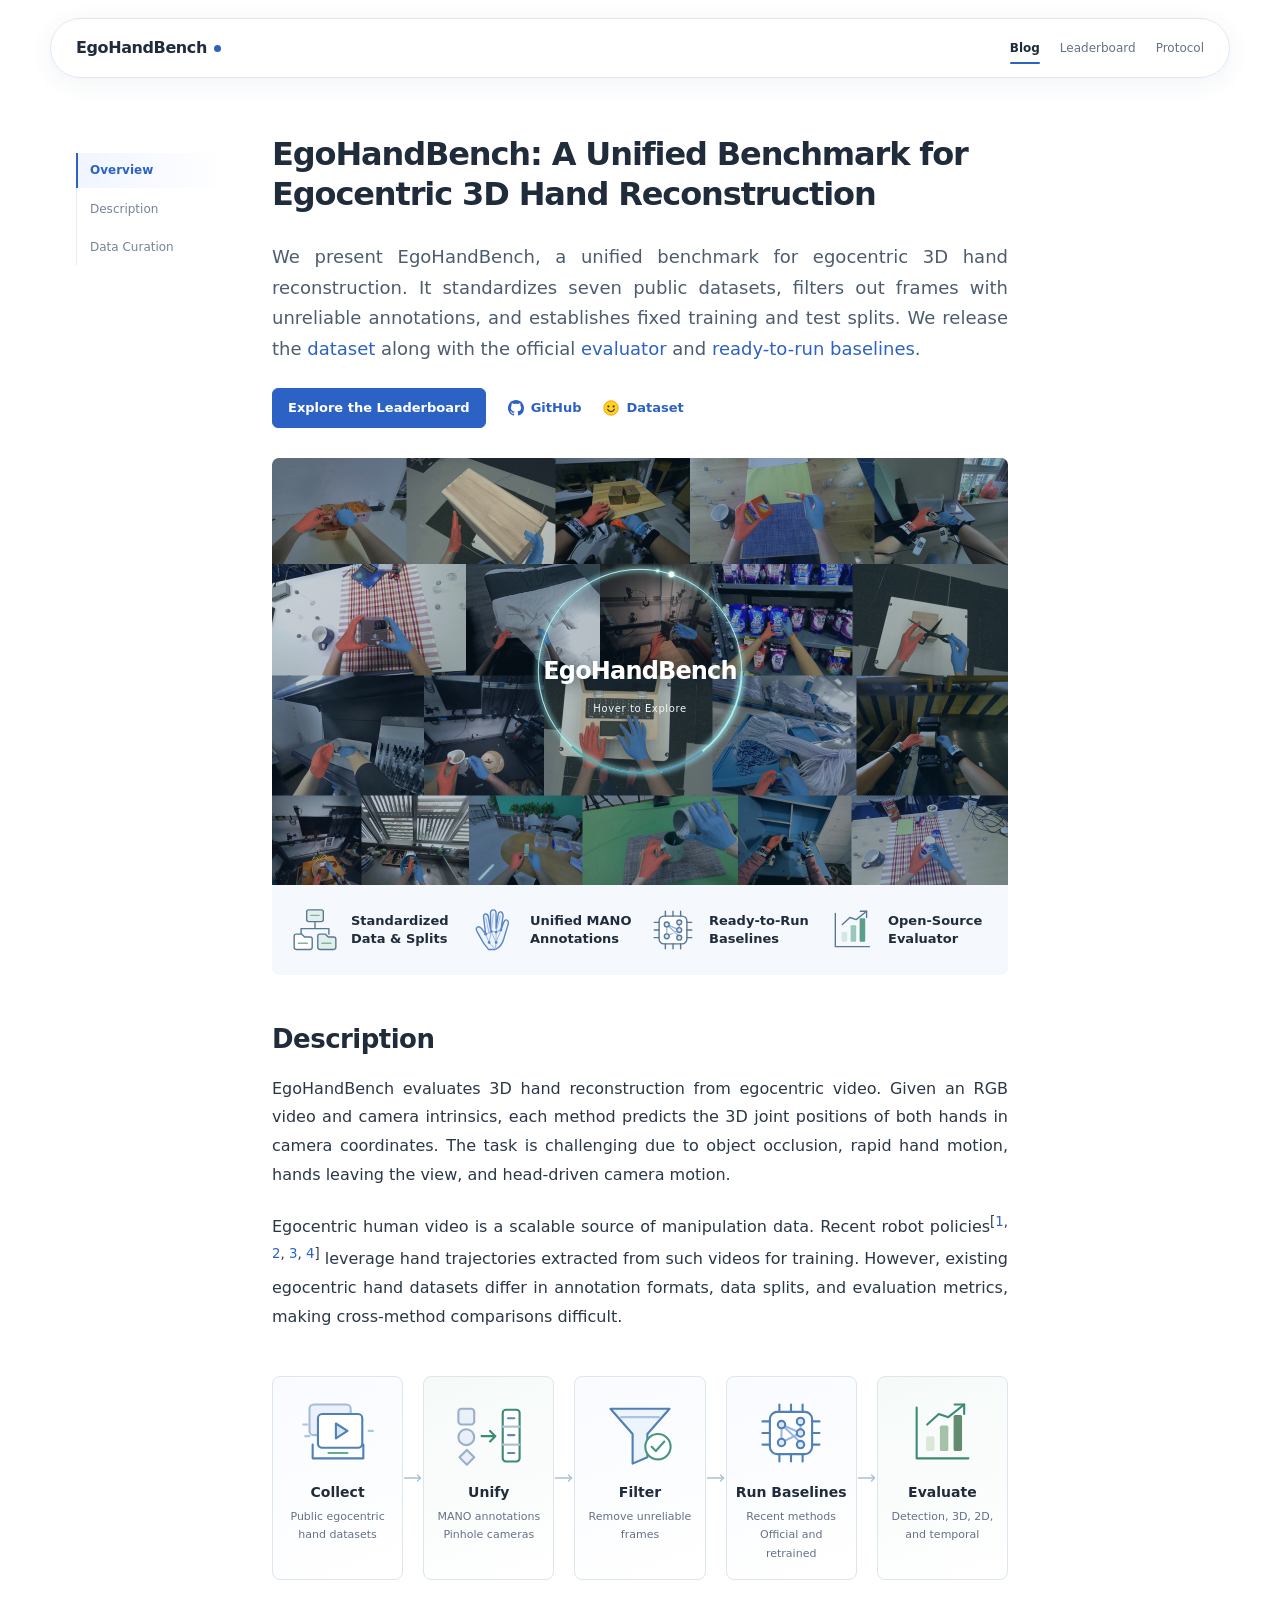
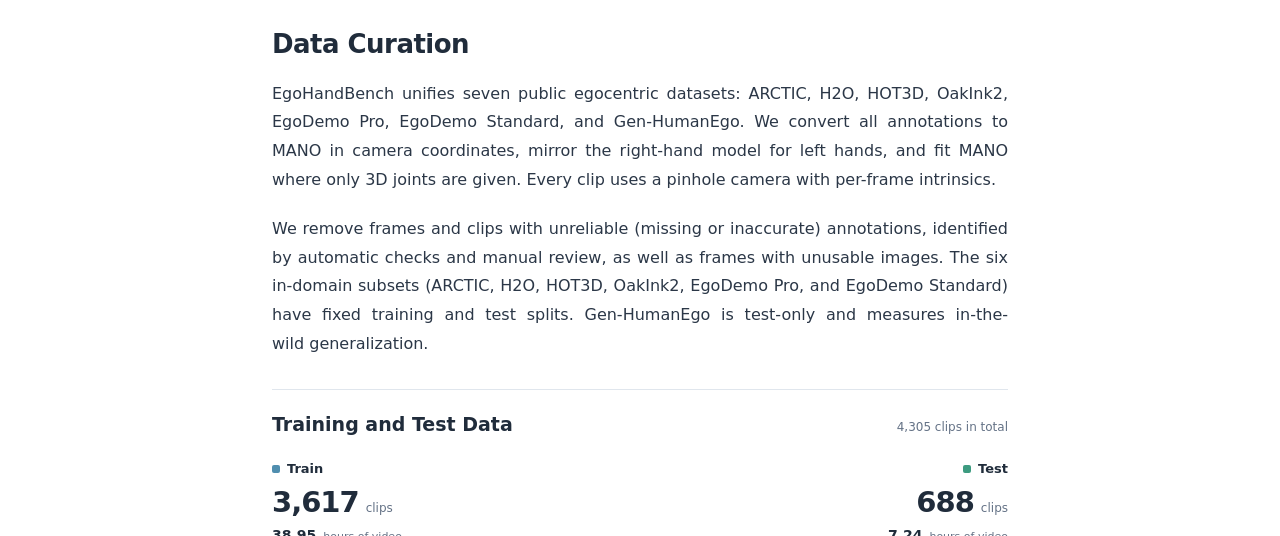
==== commit a22dc2d1: "Describe benchmark as seven datasets consistently" ====
--- a/index.html
+++ b/index.html
@@ -5,7 +5,7 @@
 <header class="topbar"><div class="topbar-inner"><a class="brand" href="./">EgoHandBench<span class="brand-dot" aria-hidden="true"></span></a><nav aria-label="Main navigation"><a class="active" aria-current="page" href="./">Blog</a><a href="leaderboard.html">Leaderboard</a><a href="eval.html">Protocol</a></nav></div></header><nav class="page-toc article-toc" aria-label="Page sections"><button class="toc-toggle" type="button" aria-expanded="false" aria-controls="toc-links" aria-label="Open page sections"><svg viewBox="0 0 20 20" aria-hidden="true"><path d="M4 5h12M4 10h12M4 15h8"/></svg></button><div class="toc-panel"><div id="toc-links" class="toc-links"><a href="#overview" aria-current="location">Overview</a><a href="#task">Description</a><a href="#contributions">Data Curation</a></div></div></nav>
 <main id="main" class="article"><article>
 <header class="article-header" id="overview"><h1>EgoHandBench: A Unified Benchmark for Egocentric 3D Hand Reconstruction</h1></header>
-<p class="intro">We present EgoHandBench, a unified benchmark for egocentric 3D hand reconstruction. It standardizes six public datasets, filters out frames with unreliable annotations, and establishes fixed training and test splits. We release the <a href="https://huggingface.co/datasets/WANG-XIXI/EgoHandBench" target="_blank" rel="noopener noreferrer">dataset</a> along with the official <a href="https://github.com/NTUYWANG103/EgoHandBench/blob/main/metrics/evaluator.py" target="_blank" rel="noopener noreferrer">evaluator</a> and <a href="https://github.com/NTUYWANG103/EgoHandBench/tree/main/baselines" target="_blank" rel="noopener noreferrer">ready-to-run baselines</a>.</p>
+<p class="intro">We present EgoHandBench, a unified benchmark for egocentric 3D hand reconstruction. It standardizes seven public datasets, filters out frames with unreliable annotations, and establishes fixed training and test splits. We release the <a href="https://huggingface.co/datasets/WANG-XIXI/EgoHandBench" target="_blank" rel="noopener noreferrer">dataset</a> along with the official <a href="https://github.com/NTUYWANG103/EgoHandBench/blob/main/metrics/evaluator.py" target="_blank" rel="noopener noreferrer">evaluator</a> and <a href="https://github.com/NTUYWANG103/EgoHandBench/tree/main/baselines" target="_blank" rel="noopener noreferrer">ready-to-run baselines</a>.</p>
 <div class="article-links"><a class="leaderboard-button" href="leaderboard.html">Explore the Leaderboard</a><a class="github-resource" href="https://github.com/NTUYWANG103/EgoHandBench" target="_blank" rel="noopener noreferrer"><svg viewBox="0 0 16 16" aria-hidden="true" fill="currentColor"><path d="M8 0C3.58 0 0 3.58 0 8c0 3.54 2.29 6.53 5.47 7.59.4.07.55-.17.55-.38v-1.49c-2.23.48-2.7-.95-2.7-.95-.36-.92-.89-1.17-.89-1.17-.73-.5.06-.49.06-.49.8.06 1.22.82 1.22.82.71 1.21 1.87.86 2.33.66.07-.52.28-.86.51-1.06-1.78-.2-3.64-.89-3.64-3.96 0-.88.31-1.59.82-2.15-.08-.2-.36-1.02.08-2.12 0 0 .67-.21 2.2.82A7.65 7.65 0 0 1 8 3.85c.68 0 1.36.09 2 .27 1.53-1.03 2.2-.82 2.2-.82.44 1.1.16 1.92.08 2.12.51.56.82 1.27.82 2.15 0 3.08-1.87 3.75-3.65 3.95.29.25.54.74.54 1.49v2.2c0 .21.15.46.55.38A8.01 8.01 0 0 0 16 8c0-4.42-3.58-8-8-8Z"/></svg>GitHub</a><a class="github-resource" href="https://huggingface.co/datasets/WANG-XIXI/EgoHandBench" target="_blank" rel="noopener noreferrer"><svg class="hf-logo" viewBox="0 0 16 16" aria-hidden="true"><circle cx="8" cy="8" r="7.2" fill="#FFD21E" stroke="#FF9D00" stroke-width="1"/><circle cx="5.4" cy="6.4" r="1.05" fill="#3A3B45"/><circle cx="10.6" cy="6.4" r="1.05" fill="#3A3B45"/><path d="M4.6 9.3c.9 1.6 2 2.3 3.4 2.3s2.5-.7 3.4-2.3" fill="none" stroke="#3A3B45" stroke-width="1.2" stroke-linecap="round"/></svg>Dataset</a></div>
 <figure aria-label="EgoHandBench overview" class="hero-overview" id="hero-overview">
 <div class="overview-samples preview-mosaic"><picture><source height="854" media="(max-width:540px)" srcset="assets/overview_samples_mobile.jpg?v=72395904766c" width="1472"/><img alt="Egocentric frames of hands interacting with everyday objects, overlaid with ground-truth MANO meshes." class="overview-image" fetchpriority="high" height="475" src="assets/overview_samples.jpg?v=862e021057fc" width="1472"/></picture><div aria-hidden="true" class="mosaic-cover"><div><div class="mosaic-brand"><svg aria-hidden="true" class="brand-outline" fill="none" viewbox="0 0 240 240"><defs><lineargradient id="teaser-line-gradient" x1="0" x2="1" y1="0" y2="1"><stop stop-color="#598dd4"></stop><stop offset=".55" stop-color="#53ab9d"></stop><stop offset="1" stop-color="#598dd4"></stop></lineargradient></defs><circle class="outline-glow" cx="120" cy="120" pathlength="100" r="113"></circle><circle class="outline-base" cx="120" cy="120" pathlength="100" r="113"></circle><circle class="outline-trace" cx="120" cy="120" pathlength="100" r="113"></circle><circle class="outline-trace trace-secondary" cx="120" cy="120" pathlength="100" r="113"></circle><g class="orbit-particles"><circle class="orbit-dot" cx="154.9189" cy="12.5306" fill="#f3ffff" r="3.2"></circle><circle class="orbit-dot" cx="139.6222" cy="8.7167" fill="#b9fce7" r="1.9"></circle></g></svg><strong>EgoHandBench</strong></div><span>Hover to Explore</span></div></div><span class="preview-tile" tabindex="0" role="img" data-preview="0" style="--preview-left:0.000000%;--preview-top:0.000000%;--preview-width:13.858696%;--preview-height:33.894737%;--mobile-left:0.000000%;--mobile-top:0.000000%;--mobile-width:18.274457%;--mobile-height:24.824356%;" aria-label="Packaged goods — egocentric frame with ground-truth hand meshes. Hover, focus, or tap to magnify."></span><span class="preview-tile" tabindex="0" role="img" data-preview="1" style="--preview-left:13.858696%;--preview-top:0.000000%;--preview-width:19.021739%;--preview-height:33.894737%;--mobile-left:56.793478%;--mobile-top:0.000000%;--mobile-width:25.067935%;--mobile-height:24.824356%;" aria-label="Packet and carton — egocentric frame with ground-truth hand meshes. Hover, focus, or tap to magnify."></span><span class="preview-tile" tabindex="0" role="img" data-preview="2" style="--preview-left:32.880435%;--preview-top:0.000000%;--preview-width:13.858696%;--preview-height:33.894737%;--mobile-left:26.766304%;--mobile-top:79.039813%;--mobile-width:15.421196%;--mobile-height:20.960187%;" aria-label="Small objects on a table — egocentric frame with ground-truth hand meshes. Hover, focus, or tap to magnify."></span><span class="preview-tile" tabindex="0" role="img" data-preview="3" style="--preview-left:46.739130%;--preview-top:0.000000%;--preview-width:10.937500%;--preview-height:33.894737%;--mobile-left:44.565217%;--mobile-top:24.824356%;--mobile-width:15.149457%;--mobile-height:26.112412%;" aria-label="Puzzle cube — egocentric frame with ground-truth hand meshes. Hover, focus, or tap to magnify."></span><span class="preview-tile" tabindex="0" role="img" data-preview="4" style="--preview-left:57.676630%;--preview-top:0.000000%;--preview-width:13.111413%;--preview-height:33.894737%;--mobile-left:12.160326%;--mobile-top:79.039813%;--mobile-width:14.605978%;--mobile-height:20.960187%;" aria-label="Kitchen sink — egocentric frame with ground-truth hand meshes. Hover, focus, or tap to magnify."></span><span class="preview-tile" tabindex="0" role="img" data-preview="5" style="--preview-left:70.788043%;--preview-top:0.000000%;--preview-width:15.353261%;--preview-height:33.894737%;--mobile-left:18.274457%;--mobile-top:0.000000%;--mobile-width:20.244565%;--mobile-height:24.824356%;" aria-label="Articulated box — egocentric frame with ground-truth hand meshes. Hover, focus, or tap to magnify."></span><span class="preview-tile" tabindex="0" role="img" data-preview="6" style="--preview-left:86.141304%;--preview-top:0.000000%;--preview-width:13.858696%;--preview-height:33.894737%;--mobile-left:81.861413%;--mobile-top:0.000000%;--mobile-width:18.138587%;--mobile-height:24.824356%;" aria-label="Cables on a desk — egocentric frame with ground-truth hand meshes. Hover, focus, or tap to magnify."></span><span class="preview-tile" tabindex="0" role="img" data-preview="7" style="--preview-left:0.000000%;--preview-top:33.894737%;--preview-width:14.605978%;--preview-height:32.210526%;--mobile-left:78.872283%;--mobile-top:24.824356%;--mobile-width:21.127717%;--mobile-height:26.112412%;" aria-label="Scissors — egocentric frame with ground-truth hand meshes. Hover, focus, or tap to magnify."></span><span class="preview-tile" tabindex="0" role="img" data-preview="8" style="--preview-left:14.605978%;--preview-top:33.894737%;--preview-width:13.179348%;--preview-height:32.210526%;--mobile-left:38.519022%;--mobile-top:0.000000%;--mobile-width:18.274457%;--mobile-height:24.824356%;" aria-label="Workshop tools — egocentric frame with ground-truth hand meshes. Hover, focus, or tap to magnify."></span><span class="preview-tile" tabindex="0" role="img" data-preview="9" style="--preview-left:27.785326%;--preview-top:33.894737%;--preview-width:12.500000%;--preview-height:32.210526%;--mobile-left:59.850543%;--mobile-top:50.936768%;--mobile-width:19.565217%;--mobile-height:28.103044%;" aria-label="Parts in a workshop — egocentric frame with ground-truth hand meshes. Hover, focus, or tap to magnify."></span><span class="preview-tile" tabindex="0" role="img" data-preview="10" style="--preview-left:40.285326%;--preview-top:33.894737%;--preview-width:18.070652%;--preview-height:32.210526%;--mobile-left:42.187500%;--mobile-top:79.039813%;--mobile-width:21.127717%;--mobile-height:20.960187%;" aria-label="Two cups — egocentric frame with ground-truth hand meshes. Hover, focus, or tap to magnify."></span><span class="preview-tile" tabindex="0" role="img" data-preview="11" style="--preview-left:58.355978%;--preview-top:33.894737%;--preview-width:13.179348%;--preview-height:32.210526%;--mobile-left:59.714674%;--mobile-top:24.824356%;--mobile-width:19.157609%;--mobile-height:26.112412%;" aria-label="Household products — egocentric frame with ground-truth hand meshes. Hover, focus, or tap to magnify."></span><span class="preview-tile" tabindex="0" role="img" data-preview="12" style="--preview-left:71.535326%;--preview-top:33.894737%;--preview-width:10.394022%;--preview-height:32.210526%;--mobile-left:20.652174%;--mobile-top:50.936768%;--mobile-width:16.304348%;--mobile-height:28.103044%;" aria-label="Mug — egocentric frame with ground-truth hand meshes. Hover, focus, or tap to magnify."></span><span class="preview-tile" tabindex="0" role="img" data-preview="13" style="--preview-left:81.929348%;--preview-top:33.894737%;--preview-width:18.070652%;--preview-height:32.210526%;--mobile-left:0.000000%;--mobile-top:24.824356%;--mobile-width:26.358696%;--mobile-height:26.112412%;" aria-label="Coffee box — egocentric frame with ground-truth hand meshes. Hover, focus, or tap to magnify."></span><span class="preview-tile" tabindex="0" role="img" data-preview="14" style="--preview-left:0.000000%;--preview-top:66.105263%;--preview-width:13.858696%;--preview-height:33.894737%;--mobile-left:0.000000%;--mobile-top:50.936768%;--mobile-width:20.652174%;--mobile-height:28.103044%;" aria-label="Small instruments on shelves — egocentric frame with ground-truth hand meshes. Hover, focus, or tap to magnify."></span><span class="preview-tile" tabindex="0" role="img" data-preview="15" style="--preview-left:13.858696%;--preview-top:66.105263%;--preview-width:19.021739%;--preview-height:33.894737%;--mobile-left:78.736413%;--mobile-top:79.039813%;--mobile-width:21.263587%;--mobile-height:20.960187%;" aria-label="Bottle — egocentric frame with ground-truth hand meshes. Hover, focus, or tap to magnify."></span><span class="preview-tile" tabindex="0" role="img" data-preview="16" style="--preview-left:32.880435%;--preview-top:66.105263%;--preview-width:13.858696%;--preview-height:33.894737%;--mobile-left:63.315217%;--mobile-top:79.039813%;--mobile-width:15.421196%;--mobile-height:20.960187%;" aria-label="Objects on a shelf — egocentric frame with ground-truth hand meshes. Hover, focus, or tap to magnify."></span><span class="preview-tile" tabindex="0" role="img" data-preview="17" style="--preview-left:46.739130%;--preview-top:66.105263%;--preview-width:13.111413%;--preview-height:33.894737%;--mobile-left:26.358696%;--mobile-top:24.824356%;--mobile-width:18.206522%;--mobile-height:26.112412%;" aria-label="Clothing on a bed — egocentric frame with ground-truth hand meshes. Hover, focus, or tap to magnify."></span><span class="preview-tile" tabindex="0" role="img" data-preview="18" style="--preview-left:59.850543%;--preview-top:66.105263%;--preview-width:15.353261%;--preview-height:33.894737%;--mobile-left:36.956522%;--mobile-top:50.936768%;--mobile-width:22.894022%;--mobile-height:28.103044%;" aria-label="Laptop interaction — egocentric frame with ground-truth hand meshes. Hover, focus, or tap to magnify."></span><span class="preview-tile" tabindex="0" role="img" data-preview="19" style="--preview-left:75.203804%;--preview-top:66.105263%;--preview-width:13.858696%;--preview-height:33.894737%;--mobile-left:79.415761%;--mobile-top:50.936768%;--mobile-width:20.584239%;--mobile-height:28.103044%;" aria-label="Printer and paper — egocentric frame with ground-truth hand meshes. Hover, focus, or tap to magnify."></span><span class="preview-tile" tabindex="0" role="img" data-preview="20" style="--preview-left:89.062500%;--preview-top:66.105263%;--preview-width:10.937500%;--preview-height:33.894737%;--mobile-left:0.000000%;--mobile-top:79.039813%;--mobile-width:12.160326%;--mobile-height:20.960187%;" aria-label="Fruit on a table — egocentric frame with ground-truth hand meshes. Hover, focus, or tap to magnify."></span><div aria-hidden="true" class="hover-preview" hidden=""><img alt=""/></div></div>
@@ -28,7 +28,7 @@
 </section>
 <section id="contributions">
 <h2>Data Curation</h2>
-<p>EgoHandBench unifies six public egocentric datasets: ARCTIC, H2O, HOT3D, OakInk2, EgoDemo (Pro and Standard), and Gen-HumanEgo. We convert all annotations to MANO in camera coordinates, mirror the right-hand model for left hands, and fit MANO where only 3D joints are given. Every clip uses a pinhole camera with per-frame intrinsics.</p>
+<p>EgoHandBench unifies seven public egocentric datasets: ARCTIC, H2O, HOT3D, OakInk2, EgoDemo Pro, EgoDemo Standard, and Gen-HumanEgo. We convert all annotations to MANO in camera coordinates, mirror the right-hand model for left hands, and fit MANO where only 3D joints are given. Every clip uses a pinhole camera with per-frame intrinsics.</p>
 <p>We remove frames and clips with unreliable (missing or inaccurate) annotations, identified by automatic checks and manual review, as well as frames with unusable images. The six in-domain subsets (ARCTIC, H2O, HOT3D, OakInk2, EgoDemo Pro, and EgoDemo Standard) have fixed training and test splits. Gen-HumanEgo is test-only and measures in-the-wild generalization.</p>
 <figure id="data" class="dataset-chart" aria-labelledby="dataset-chart-title"><div class="dataset-chart-heading"><h3 id="dataset-chart-title">Training and Test Data</h3><p class="dataset-total">4,305 clips in total</p></div><dl class="split-stats"><div class="split-stat train"><dt><i aria-hidden="true"></i>Train</dt><dd><strong>3,617</strong><span>clips</span></dd><dd class="split-duration" data-hours="38.95">38.95<span>hours of video</span></dd></div><div class="split-stat test"><dt><i aria-hidden="true"></i>Test</dt><dd><strong>688</strong><span>clips</span></dd><dd class="split-duration" data-hours="7.24">7.24<span>hours of video</span></dd></div></dl><div class="split-bar" aria-hidden="true"><span class="split-segment train" data-split="train" data-count="3617" style="width:84.018583%"></span><span class="split-segment test" data-split="test" data-count="688" style="width:15.981417%"></span></div></figure>
 <div class="article-links article-end-links"><a class="leaderboard-button" href="leaderboard.html">Explore the Leaderboard</a><a class="leaderboard-button secondary-button" href="https://github.com/NTUYWANG103/EgoHandBench/blob/main/demo.ipynb" target="_blank" rel="noopener noreferrer">Run the Demo</a></div>
